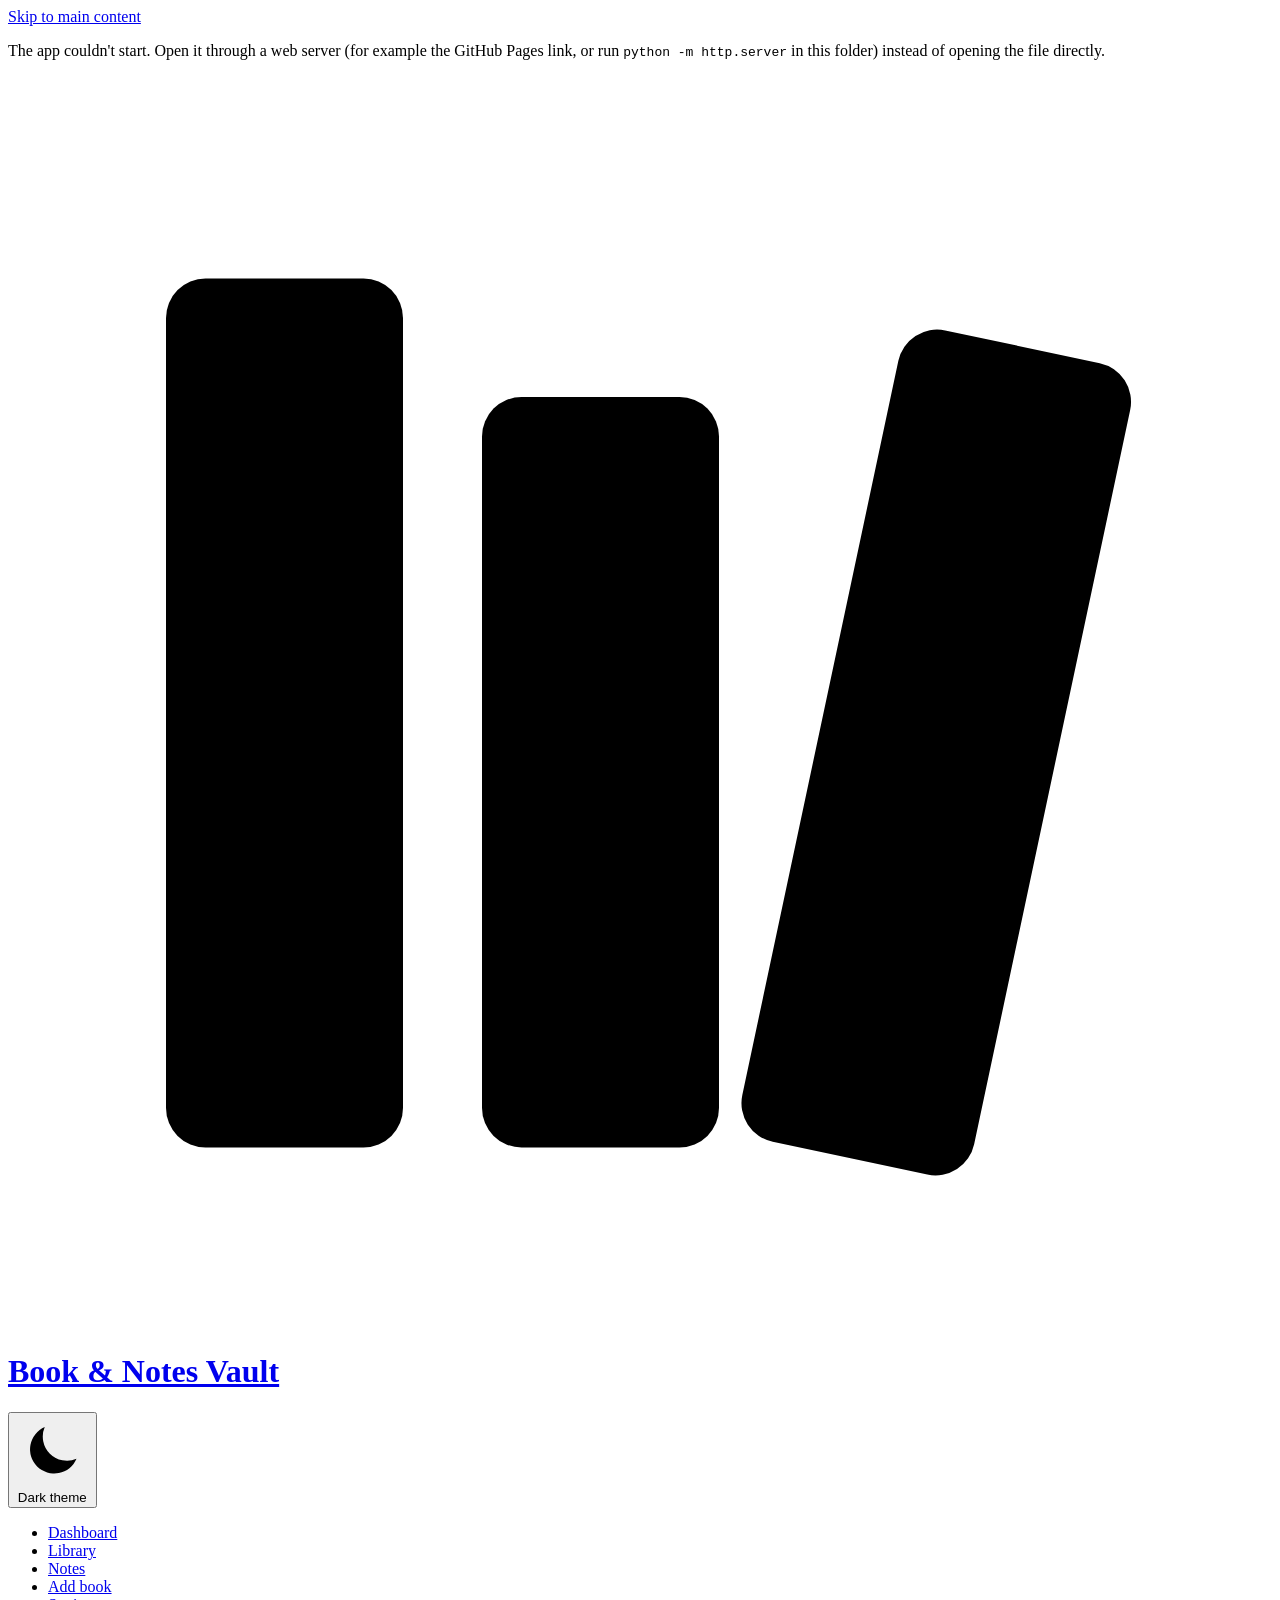
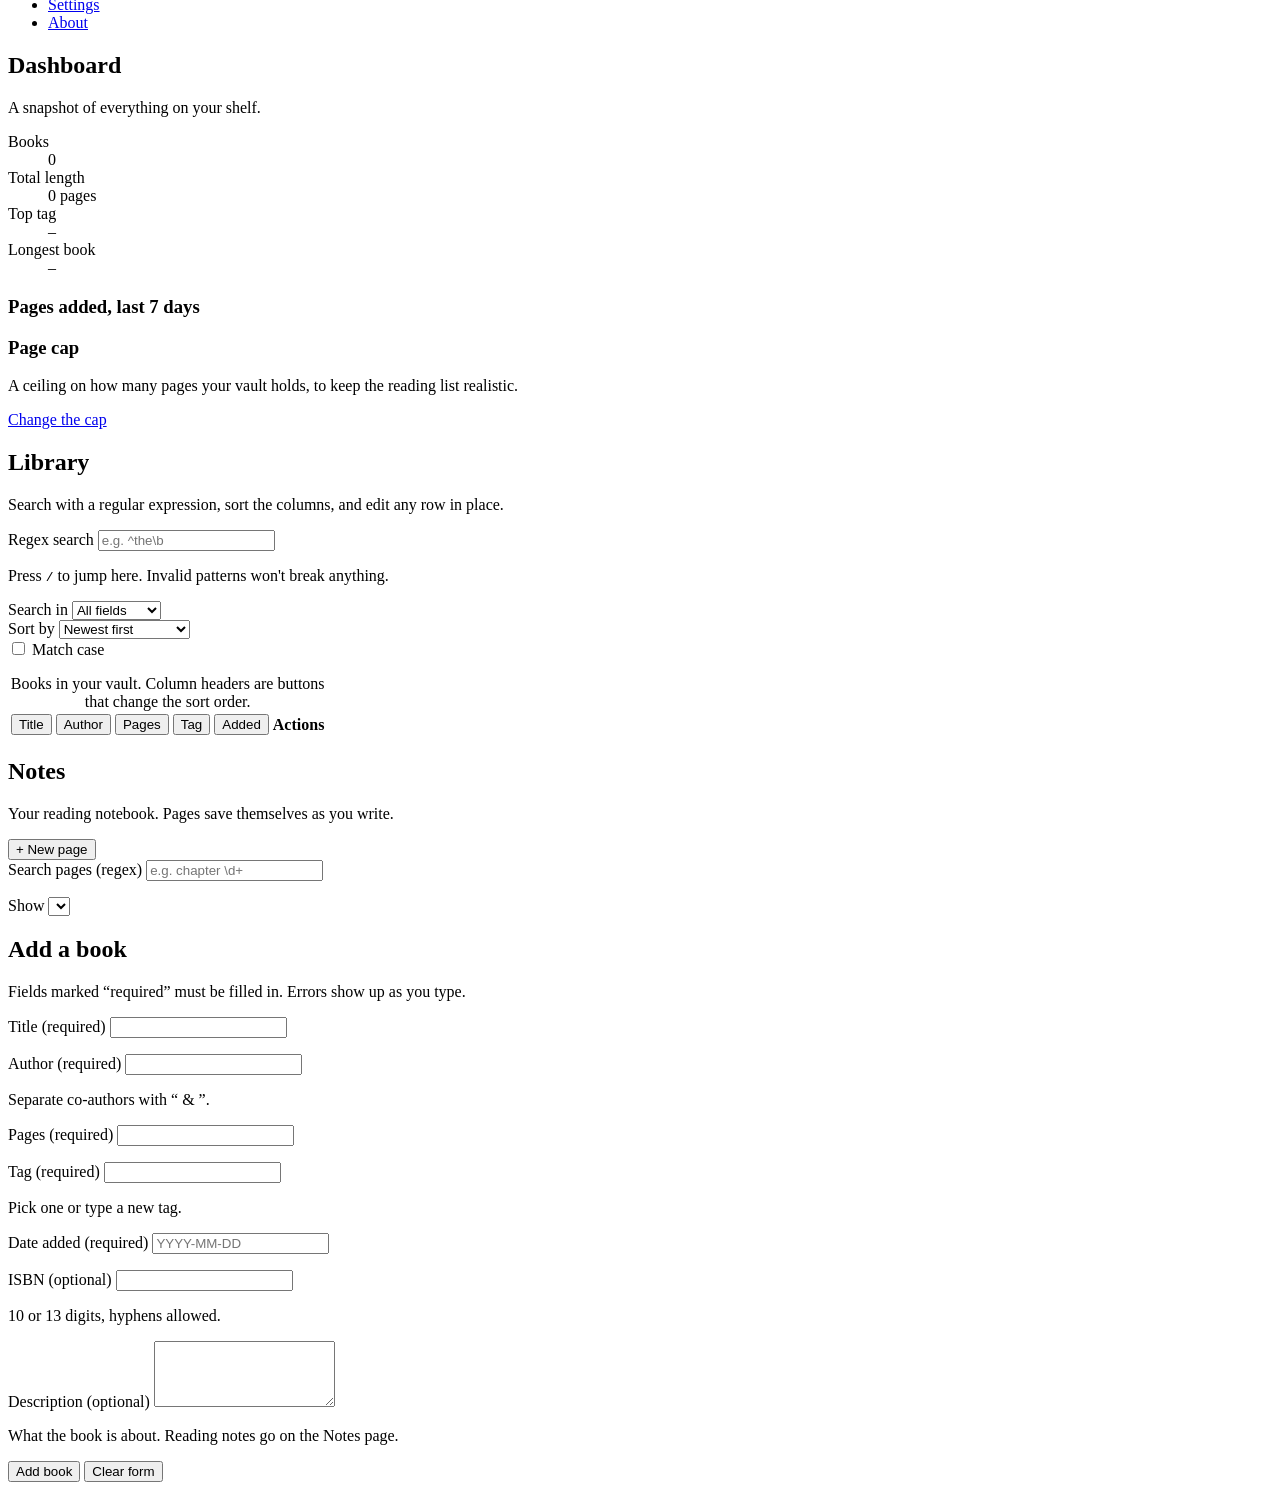
==== index.html @ b9ed19a7 "feat(M3): add/edit form with labelled fields and error containers" ====
<!doctype html>
<html lang="en">
<head>
  <meta charset="utf-8">
  <meta name="viewport" content="width=device-width, initial-scale=1">
  <title>Book &amp; Notes Vault</title>
  <meta name="description" content="Catalog your books, tag them, track pages and search everything with regular expressions.">
  <meta name="color-scheme" content="light dark">
  <link rel="icon" href="assets/favicon.svg" type="image/svg+xml">
  <link rel="stylesheet" href="styles/main.css">
  <script>
    (function () {
      var root = document.documentElement;
      root.classList.add('js');
      try {
        var saved = JSON.parse(localStorage.getItem('vault:settings') || '{}');
        if (saved.theme === 'light' || saved.theme === 'dark') root.dataset.theme = saved.theme;
      } catch (e) { /* ignore, falls back to system theme */ }
    })();
  </script>
  <!-- If the module can't load (e.g. opened from file://), show everything plus a hint instead of a blank page -->
  <script type="module" src="scripts/main.js" onerror="document.documentElement.classList.replace('js', 'no-module')"></script>
</head>
<body>
  <a class="skip-link" href="#main">Skip to main content</a>
  <p class="load-warning" role="alert">
    The app couldn't start. Open it through a web server (for example the GitHub Pages link,
    or run <code>python -m http.server</code> in this folder) instead of opening the file directly.
  </p>

  <header class="site-header">
    <div class="wrap header-bar">
      <h1 class="brand">
        <a href="#dashboard">
          <svg class="brand__logo" viewBox="0 0 32 32" aria-hidden="true" focusable="false">
            <rect x="4" y="5" width="6" height="22" rx="1"/>
            <rect x="12" y="8" width="6" height="19" rx="1"/>
            <rect x="20.5" y="6.5" width="6" height="21" rx="1" transform="rotate(12 23.5 17)"/>
          </svg>
          <span>Book &amp; Notes Vault</span>
        </a>
      </h1>
      <button type="button" class="theme-toggle" id="theme-toggle" aria-pressed="false">
        <svg class="icon icon--moon" viewBox="0 0 24 24" aria-hidden="true" focusable="false"><path d="M20 14.5A8 8 0 0 1 9.5 4a8 8 0 1 0 10.5 10.5z"/></svg>
        <span>Dark theme</span>
      </button>
    </div>
    <nav class="site-nav" aria-label="Main">
      <ul class="wrap nav-list">
        <li><a href="#dashboard">Dashboard</a></li>
        <li><a href="#library">Library</a></li>
        <li><a href="#notes">Notes</a></li>
        <li><a href="#add">Add book</a></li>
        <li><a href="#settings">Settings</a></li>
        <li><a href="#about">About</a></li>
      </ul>
    </nav>
  </header>

  <main id="main" class="wrap" tabindex="-1">

    <!-- Dashboard -->
    <section id="dashboard" class="view" aria-labelledby="dashboard-title">
      <header class="view-head">
        <h2 id="dashboard-title" tabindex="-1">Dashboard</h2>
        <p class="lede">A snapshot of everything on your shelf.</p>
      </header>

      <div class="notice" id="dash-empty" hidden>
        <p>Nothing here yet. <a href="#add">Add your first book</a> or
          <button type="button" class="link-btn" data-action="load-sample">load the sample shelf</button>
          to see the dashboard fill up.</p>
      </div>

      <dl class="stat-grid">
        <div class="stat">
          <dt>Books</dt>
          <dd id="stat-total">0</dd>
          <dd class="stat__sub" id="stat-total-sub"></dd>
        </div>
        <div class="stat">
          <dt>Total length</dt>
          <dd id="stat-pages">0 pages</dd>
          <dd class="stat__sub" id="stat-pages-sub"></dd>
        </div>
        <div class="stat">
          <dt>Top tag</dt>
          <dd id="stat-tag">–</dd>
          <dd class="stat__sub" id="stat-tag-sub"></dd>
        </div>
        <div class="stat">
          <dt>Longest book</dt>
          <dd id="stat-longest" class="stat__text">–</dd>
          <dd class="stat__sub" id="stat-longest-sub"></dd>
        </div>
      </dl>

      <div class="dash-panels">
        <section class="panel" aria-labelledby="trend-title">
          <h3 id="trend-title">Pages added, last 7 days</h3>
          <figure class="chart">
            <ol class="chart__bars" id="trend-chart"></ol>
            <figcaption class="chart__caption" id="trend-caption"></figcaption>
          </figure>
        </section>

        <section class="panel" aria-labelledby="cap-title">
          <h3 id="cap-title">Page cap</h3>
          <p class="panel__intro">A ceiling on how many pages your vault holds, to keep the reading list realistic.</p>
          <div class="cap-meter" id="cap-meter" role="meter" aria-labelledby="cap-title" aria-valuemin="0" aria-valuemax="100" aria-valuenow="0">
            <div class="cap-meter__fill" id="cap-fill"></div>
          </div>
          <p class="cap-message" id="cap-message"></p>
          <p class="panel__link"><a href="#settings" data-focus="pace-cap">Change the cap</a></p>
          <!-- Spoken updates: polite while under the cap, assertive once it's exceeded -->
          <div class="visually-hidden" id="cap-live-polite" role="status" aria-live="polite"></div>
          <div class="visually-hidden" id="cap-live-assertive" role="alert" aria-live="assertive"></div>
        </section>
      </div>
    </section>

    <!-- Library -->
    <section id="library" class="view" aria-labelledby="library-title">
      <header class="view-head">
        <h2 id="library-title" tabindex="-1">Library</h2>
        <p class="lede">Search with a regular expression, sort the columns, and edit any row in place.</p>
      </header>

      <form class="toolbar" role="search" id="search-form" aria-label="Search books">
        <div class="field field--search">
          <label for="search-input">Regex search</label>
          <input id="search-input" type="search" autocomplete="off" spellcheck="false"
                 placeholder="e.g. ^the\b" aria-describedby="search-hint search-error">
          <p class="hint" id="search-hint">Press <kbd>/</kbd> to jump here. Invalid patterns won't break anything.</p>
          <p class="field-error" id="search-error"></p>
        </div>

        <div class="toolbar__row">
          <div class="field field--inline">
            <label for="search-field">Search in</label>
            <select id="search-field">
              <option value="all">All fields</option>
              <option value="title">Title</option>
              <option value="author">Author</option>
              <option value="tag">Tag</option>
              <option value="description">Description</option>
            </select>
          </div>
          <div class="field field--inline">
            <label for="sort-select">Sort by</label>
            <select id="sort-select">
              <option value="dateAdded:desc">Newest first</option>
              <option value="dateAdded:asc">Oldest first</option>
              <option value="title:asc">Title A–Z</option>
              <option value="title:desc">Title Z–A</option>
              <option value="author:asc">Author A–Z</option>
              <option value="author:desc">Author Z–A</option>
              <option value="tag:asc">Tag A–Z</option>
              <option value="tag:desc">Tag Z–A</option>
              <option value="pages:asc">Pages, fewest first</option>
              <option value="pages:desc">Pages, most first</option>
            </select>
          </div>
          <label class="check">
            <input type="checkbox" id="search-case">
            <span>Match case</span>
          </label>
        </div>
      </form>

      <p class="result-count" id="result-count" role="status" aria-live="polite"></p>

      <div class="table-wrap">
        <table class="records" id="records-table" role="table">
          <caption class="visually-hidden">Books in your vault. Column headers are buttons that change the sort order.</caption>
          <thead role="rowgroup">
            <tr role="row">
              <th scope="col" role="columnheader" data-key="title"><button type="button" class="sort-btn" data-sort="title">Title <span class="sort-icon" aria-hidden="true"></span></button></th>
              <th scope="col" role="columnheader" data-key="author"><button type="button" class="sort-btn" data-sort="author">Author <span class="sort-icon" aria-hidden="true"></span></button></th>
              <th scope="col" role="columnheader" data-key="pages" class="num"><button type="button" class="sort-btn" data-sort="pages">Pages <span class="sort-icon" aria-hidden="true"></span></button></th>
              <th scope="col" role="columnheader" data-key="tag"><button type="button" class="sort-btn" data-sort="tag">Tag <span class="sort-icon" aria-hidden="true"></span></button></th>
              <th scope="col" role="columnheader" data-key="dateAdded"><button type="button" class="sort-btn" data-sort="dateAdded">Added <span class="sort-icon" aria-hidden="true"></span></button></th>
              <th scope="col" role="columnheader"><span class="visually-hidden">Actions</span></th>
            </tr>
          </thead>
          <tbody id="records-body" role="rowgroup"></tbody>
        </table>
      </div>

      <div class="empty" id="empty-library" hidden>
        <h3>Your vault is empty</h3>
        <p>Add your first book, or load the sample shelf to explore the features.</p>
        <div class="btn-row">
          <a class="btn btn--primary" href="#add">Add a book</a>
          <button type="button" class="btn" data-action="load-sample">Load sample books</button>
        </div>
      </div>
      <div class="empty" id="empty-search" hidden>
        <h3>No matches</h3>
        <p>Nothing matches that pattern. Try a looser pattern, or turn off “Match case”.</p>
        <button type="button" class="btn" id="clear-search">Clear search</button>
      </div>
    </section>

    <!-- Notes -->
    <section id="notes" class="view" aria-labelledby="notes-title">
      <header class="view-head">
        <h2 id="notes-title" tabindex="-1">Notes</h2>
        <p class="lede">Your reading notebook. Pages save themselves as you write.</p>
      </header>

      <div class="notebook">
        <!-- Table of contents -->
        <div class="notebook__sidebar">
          <button type="button" class="btn btn--primary notebook__new" data-action="new-page">+ New page</button>

          <form class="notebook__search" role="search" id="notes-search-form" aria-label="Search notebook">
            <div class="field">
              <label for="notes-search">Search pages (regex)</label>
              <input id="notes-search" type="search" autocomplete="off" spellcheck="false"
                     placeholder="e.g. chapter \d+" aria-describedby="notes-search-error">
              <p class="field-error" id="notes-search-error"></p>
            </div>
            <div class="field">
              <label for="notes-book">Show</label>
              <select id="notes-book"></select>
            </div>
          </form>

          <p class="result-count" id="notes-count" role="status" aria-live="polite"></p>
          <nav aria-label="Notebook pages">
            <ul class="page-list" id="page-list"></ul>
          </nav>
          <p class="page-list__empty" id="notes-empty-search" hidden>
            No pages match.
            <button type="button" class="link-btn" id="notes-clear">Show all pages</button>
          </p>
        </div>

        <!-- The open page -->
        <div class="notebook__editor" id="nb-editor" hidden>
          <div class="paper-sheet">
            <label for="nb-title" class="visually-hidden">Page title</label>
            <input id="nb-title" class="paper-title" type="text" autocomplete="off" aria-describedby="nb-title-msg">
            <p class="field-msg" id="nb-title-msg"></p>

            <div class="paper-meta">
              <div class="paper-meta__field">
                <label for="nb-book">Book</label>
                <select id="nb-book"></select>
              </div>
              <div class="paper-meta__field">
                <label for="nb-page">Page</label>
                <input id="nb-page" class="paper-page" type="text" inputmode="numeric" autocomplete="off" aria-describedby="nb-page-msg">
              </div>
            </div>
            <p class="field-msg" id="nb-page-msg"></p>

            <label for="nb-body" class="visually-hidden">Page text</label>
            <textarea id="nb-body" class="paper" aria-describedby="nb-body-msg nb-words"></textarea>
            <p class="field-msg" id="nb-body-msg"></p>
          </div>

          <div class="notebook__footer">
            <p id="nb-words"></p>
            <p id="nb-status" role="status" aria-live="polite"></p>
            <button type="button" class="btn btn--small btn--danger-text" id="nb-delete">Delete page</button>
          </div>
        </div>

        <div class="empty notebook__blank" id="notes-empty" hidden>
          <h3>Your notebook is empty</h3>
          <p>Start a page for chapter thoughts, favourite quotes, or questions for book club.</p>
          <button type="button" class="btn btn--primary" data-action="new-page">+ New page</button>
        </div>
      </div>
    </section>

    <!-- Add / edit -->
    <section id="add" class="view" aria-labelledby="form-title">
      <header class="view-head">
        <h2 id="form-title" tabindex="-1">Add a book</h2>
        <p class="lede" id="form-lede">Fields marked “required” must be filled in. Errors show up as you type.</p>
      </header>

      <form id="book-form" class="card form" novalidate>
        <input type="hidden" id="f-id" name="id">
        <div class="form-grid">
          <div class="field field--wide">
            <label for="f-title">Title <span class="req">(required)</span></label>
            <input id="f-title" name="title" type="text" autocomplete="off" required aria-describedby="f-title-msg">
            <p class="field-msg" id="f-title-msg"></p>
          </div>

          <div class="field field--wide">
            <label for="f-author">Author <span class="req">(required)</span></label>
            <input id="f-author" name="author" type="text" autocomplete="off" required aria-describedby="f-author-hint f-author-msg">
            <p class="hint" id="f-author-hint">Separate co-authors with “ &amp; ”.</p>
            <p class="field-msg" id="f-author-msg"></p>
          </div>

          <div class="field">
            <label for="f-pages">Pages <span class="req">(required)</span></label>
            <input id="f-pages" name="pages" type="text" inputmode="numeric" autocomplete="off" required aria-describedby="f-pages-hint f-pages-msg">
            <p class="hint" id="f-pages-hint" aria-live="polite"></p>
            <p class="field-msg" id="f-pages-msg"></p>
          </div>

          <div class="field">
            <label for="f-tag">Tag <span class="req">(required)</span></label>
            <input id="f-tag" name="tag" type="text" list="tag-options" autocomplete="off" required aria-describedby="f-tag-hint f-tag-msg">
            <datalist id="tag-options"></datalist>
            <p class="hint" id="f-tag-hint">Pick one or type a new tag.</p>
            <p class="field-msg" id="f-tag-msg"></p>
          </div>

          <div class="field">
            <label for="f-dateAdded">Date added <span class="req">(required)</span></label>
            <input id="f-dateAdded" name="dateAdded" type="text" inputmode="numeric" placeholder="YYYY-MM-DD" autocomplete="off" required aria-describedby="f-dateAdded-msg">
            <p class="field-msg" id="f-dateAdded-msg"></p>
          </div>

          <div class="field">
            <label for="f-isbn">ISBN <span class="opt">(optional)</span></label>
            <input id="f-isbn" name="isbn" type="text" autocomplete="off" spellcheck="false" aria-describedby="f-isbn-hint f-isbn-msg">
            <p class="hint" id="f-isbn-hint">10 or 13 digits, hyphens allowed.</p>
            <p class="field-msg" id="f-isbn-msg"></p>
          </div>

          <div class="field field--wide">
            <label for="f-description">Description <span class="opt">(optional)</span></label>
            <textarea id="f-description" name="description" rows="4" aria-describedby="f-description-hint f-description-msg"></textarea>
            <p class="hint" id="f-description-hint">What the book is about. Reading notes go on the Notes page.</p>
            <p class="field-msg" id="f-description-msg"></p>
            <p class="isbn-found" id="isbn-found" hidden>
              <span id="isbn-found-text"></span>
              <button type="button" class="btn btn--small" id="isbn-use">Use it</button>
            </p>
          </div>
        </div>

        <div class="form-summary" id="form-summary" role="alert" hidden></div>

        <div class="btn-row">
          <button type="submit" class="btn btn--primary" id="form-submit">Add book</button>
          <button type="button" class="btn" id="form-cancel" hidden>Cancel editing</button>
          <button type="button" class="btn btn--ghost" id="form-reset">Clear form</button>
        </div>
      </form>
    </section>

  </main>
</body>
</html>
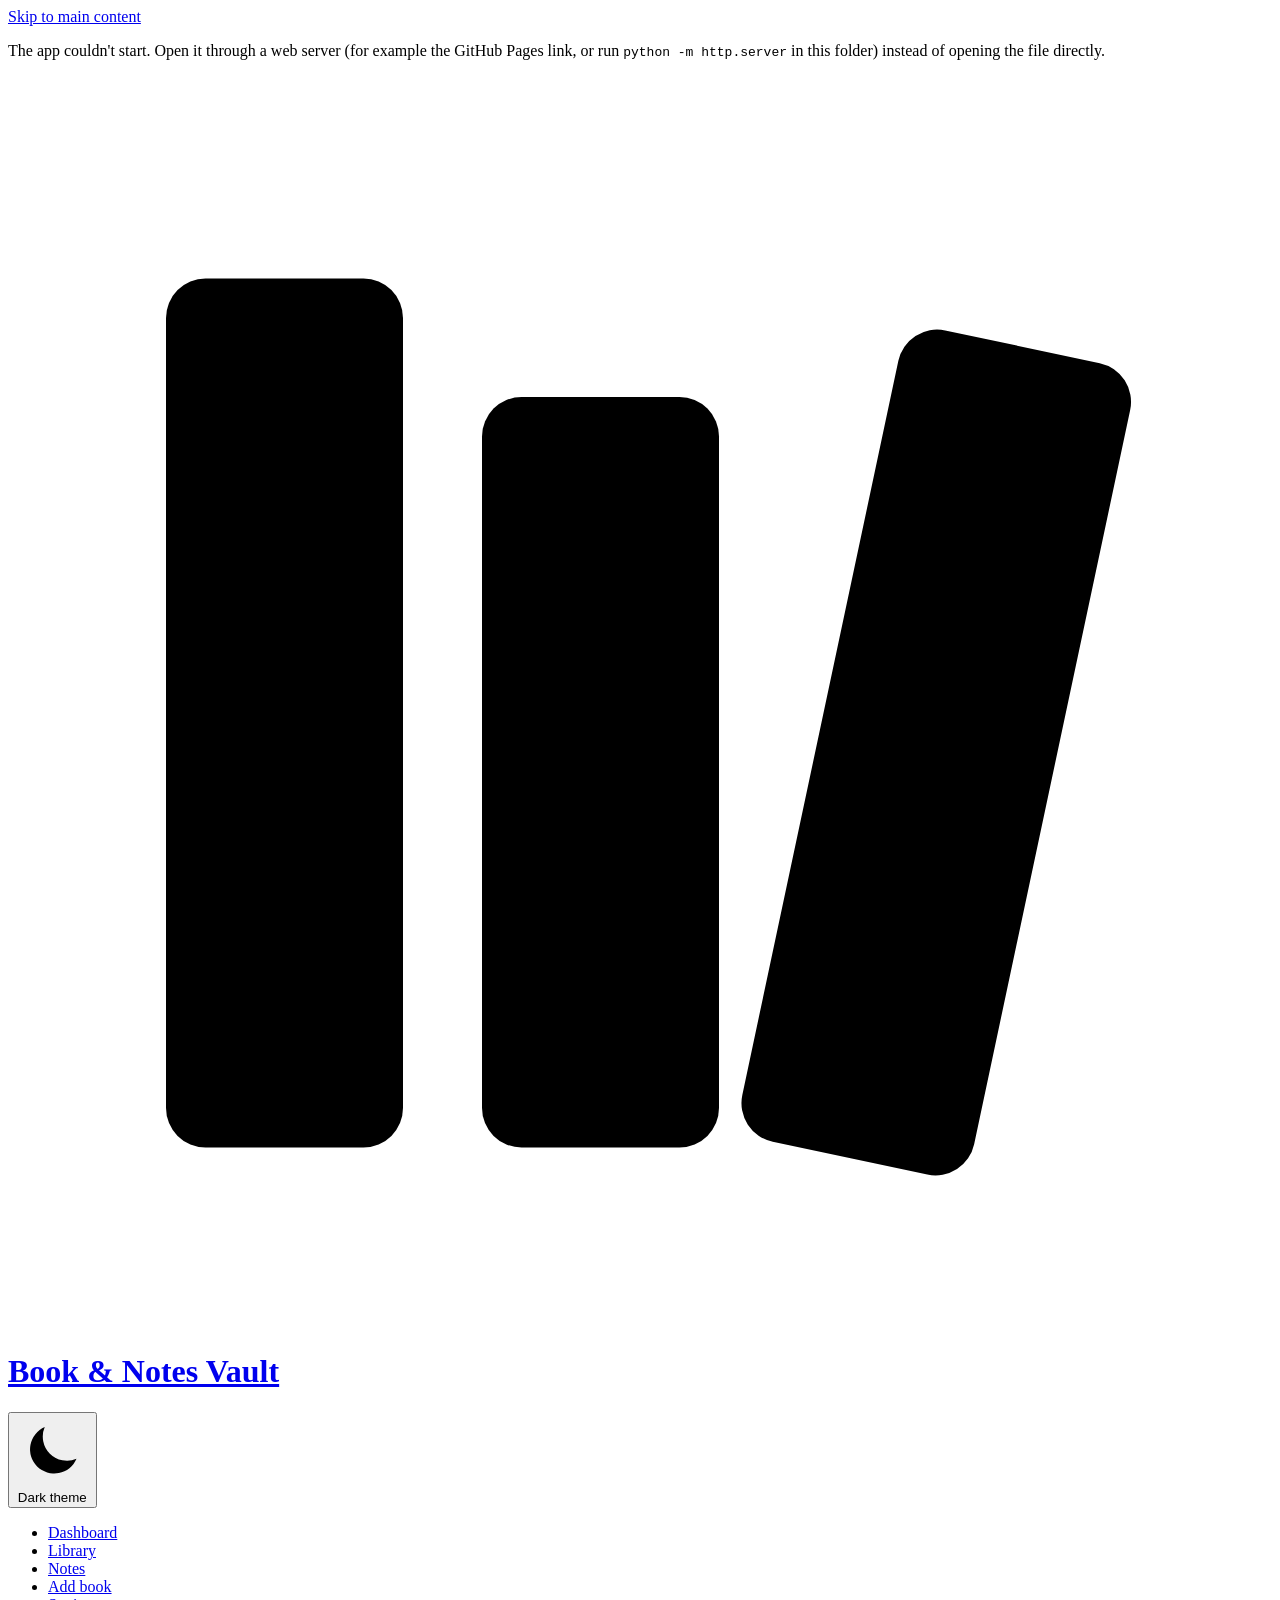
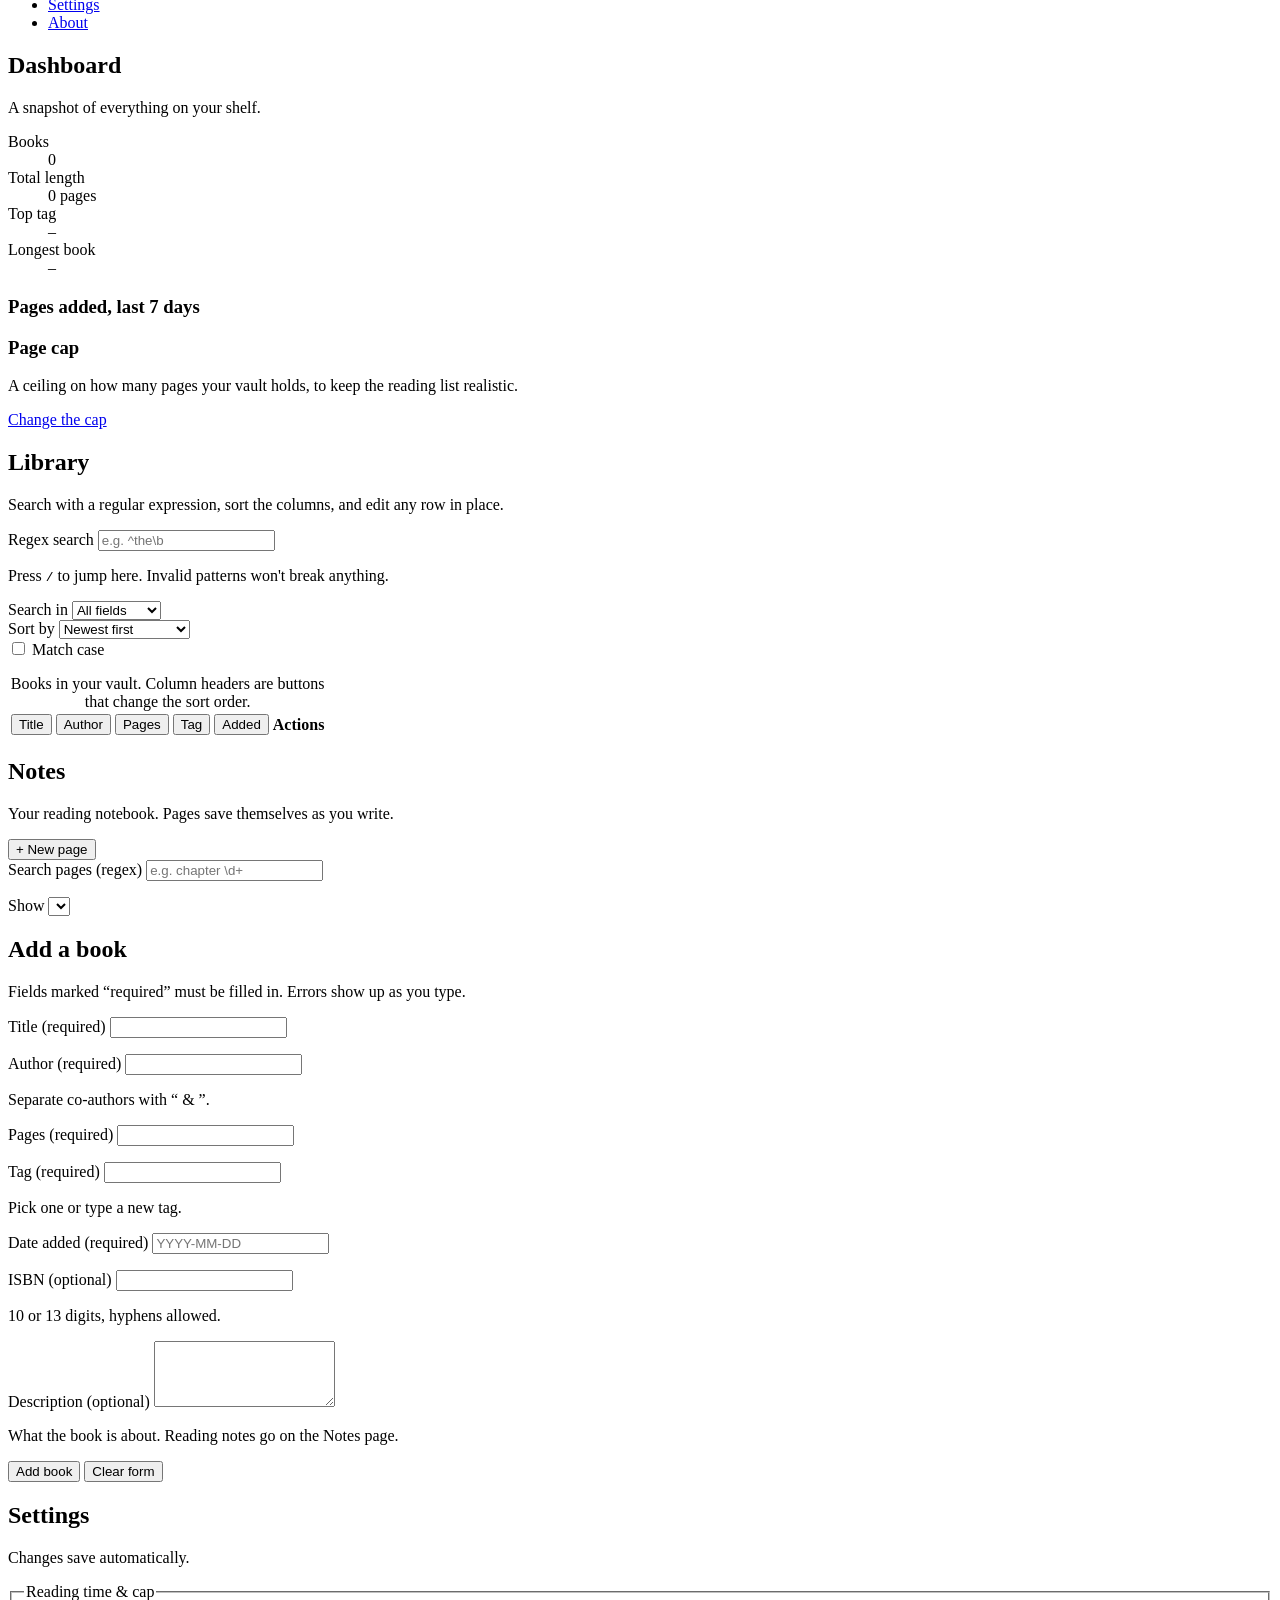
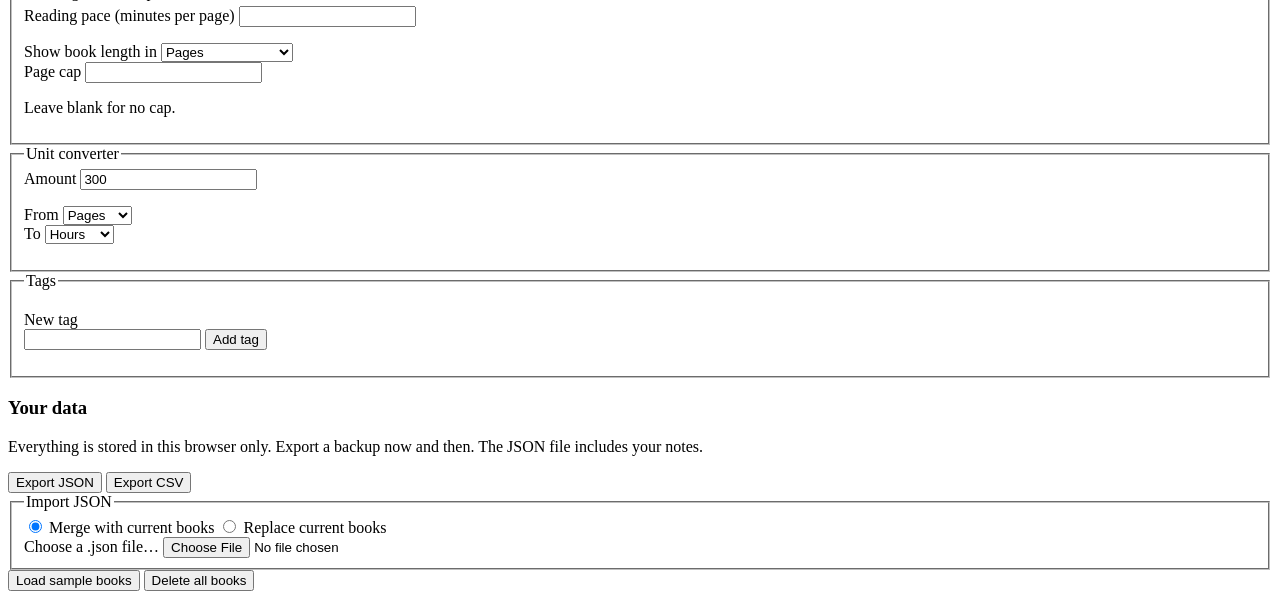
==== commit 9da4872a: "feat(M6): settings with pace, unit converter, tags and import/export" ====
--- a/index.html
+++ b/index.html
@@ -349,6 +349,113 @@
       </form>
     </section>
 
+    <!-- Settings -->
+    <section id="settings" class="view" aria-labelledby="settings-title">
+      <header class="view-head">
+        <h2 id="settings-title" tabindex="-1">Settings</h2>
+        <p class="lede">Changes save automatically.</p>
+      </header>
+
+      <div class="settings-grid">
+        <form class="card" id="pace-form" novalidate>
+          <fieldset>
+            <legend>Reading time &amp; cap</legend>
+            <div class="field">
+              <label for="pace-input">Reading pace (minutes per page)</label>
+              <input id="pace-input" type="text" inputmode="decimal" autocomplete="off" aria-describedby="pace-input-msg">
+              <p class="field-msg" id="pace-input-msg"></p>
+            </div>
+            <div class="field">
+              <label for="unit-select">Show book length in</label>
+              <select id="unit-select">
+                <option value="pages">Pages</option>
+                <option value="minutes">Minutes of reading</option>
+                <option value="hours">Hours of reading</option>
+              </select>
+            </div>
+            <div class="field">
+              <label for="pace-cap">Page cap</label>
+              <input id="pace-cap" type="text" inputmode="numeric" autocomplete="off" aria-describedby="pace-cap-hint pace-cap-msg">
+              <p class="hint" id="pace-cap-hint">Leave blank for no cap.</p>
+              <p class="field-msg" id="pace-cap-msg"></p>
+            </div>
+          </fieldset>
+        </form>
+
+        <form class="card" id="convert-form" novalidate>
+          <fieldset>
+            <legend>Unit converter</legend>
+            <div class="field">
+              <label for="conv-value">Amount</label>
+              <input id="conv-value" type="text" inputmode="decimal" value="300" autocomplete="off" aria-describedby="conv-value-msg">
+              <p class="field-msg" id="conv-value-msg"></p>
+            </div>
+            <div class="convert-row">
+              <div class="field">
+                <label for="conv-from">From</label>
+                <select id="conv-from">
+                  <option value="pages">Pages</option>
+                  <option value="minutes">Minutes</option>
+                  <option value="hours">Hours</option>
+                </select>
+              </div>
+              <div class="field">
+                <label for="conv-to">To</label>
+                <select id="conv-to">
+                  <option value="pages">Pages</option>
+                  <option value="minutes">Minutes</option>
+                  <option value="hours" selected>Hours</option>
+                </select>
+              </div>
+            </div>
+            <p class="convert-result">
+              <output id="conv-output" for="conv-value conv-from conv-to" aria-live="polite"></output>
+            </p>
+          </fieldset>
+        </form>
+
+        <form class="card" id="tag-form" novalidate>
+          <fieldset>
+            <legend>Tags</legend>
+            <ul class="tag-list" id="tag-list"></ul>
+            <div class="field">
+              <label for="tag-input">New tag</label>
+              <div class="input-row">
+                <input id="tag-input" type="text" autocomplete="off" aria-describedby="tag-input-msg">
+                <button type="submit" class="btn">Add tag</button>
+              </div>
+              <p class="field-msg" id="tag-input-msg"></p>
+            </div>
+          </fieldset>
+        </form>
+
+        <div class="card" id="data-card">
+          <h3 class="card__title">Your data</h3>
+          <p>Everything is stored in this browser only. Export a backup now and then. The JSON file includes your notes.</p>
+          <div class="btn-row">
+            <button type="button" class="btn" id="export-json">Export JSON</button>
+            <button type="button" class="btn" id="export-csv">Export CSV</button>
+          </div>
+
+          <fieldset class="import">
+            <legend>Import JSON</legend>
+            <div class="radio-row">
+              <label class="check"><input type="radio" name="import-mode" value="merge" checked> <span>Merge with current books</span></label>
+              <label class="check"><input type="radio" name="import-mode" value="replace"> <span>Replace current books</span></label>
+            </div>
+            <label for="import-file" class="btn file-btn">Choose a .json file…</label>
+            <input type="file" id="import-file" accept=".json,application/json" class="file-input">
+            <div class="import-report" id="import-report" role="alert" hidden></div>
+          </fieldset>
+
+          <div class="btn-row">
+            <button type="button" class="btn" data-action="load-sample">Load sample books</button>
+            <button type="button" class="btn btn--danger" id="clear-all">Delete all books</button>
+          </div>
+        </div>
+      </div>
+    </section>
+
   </main>
 </body>
 </html>
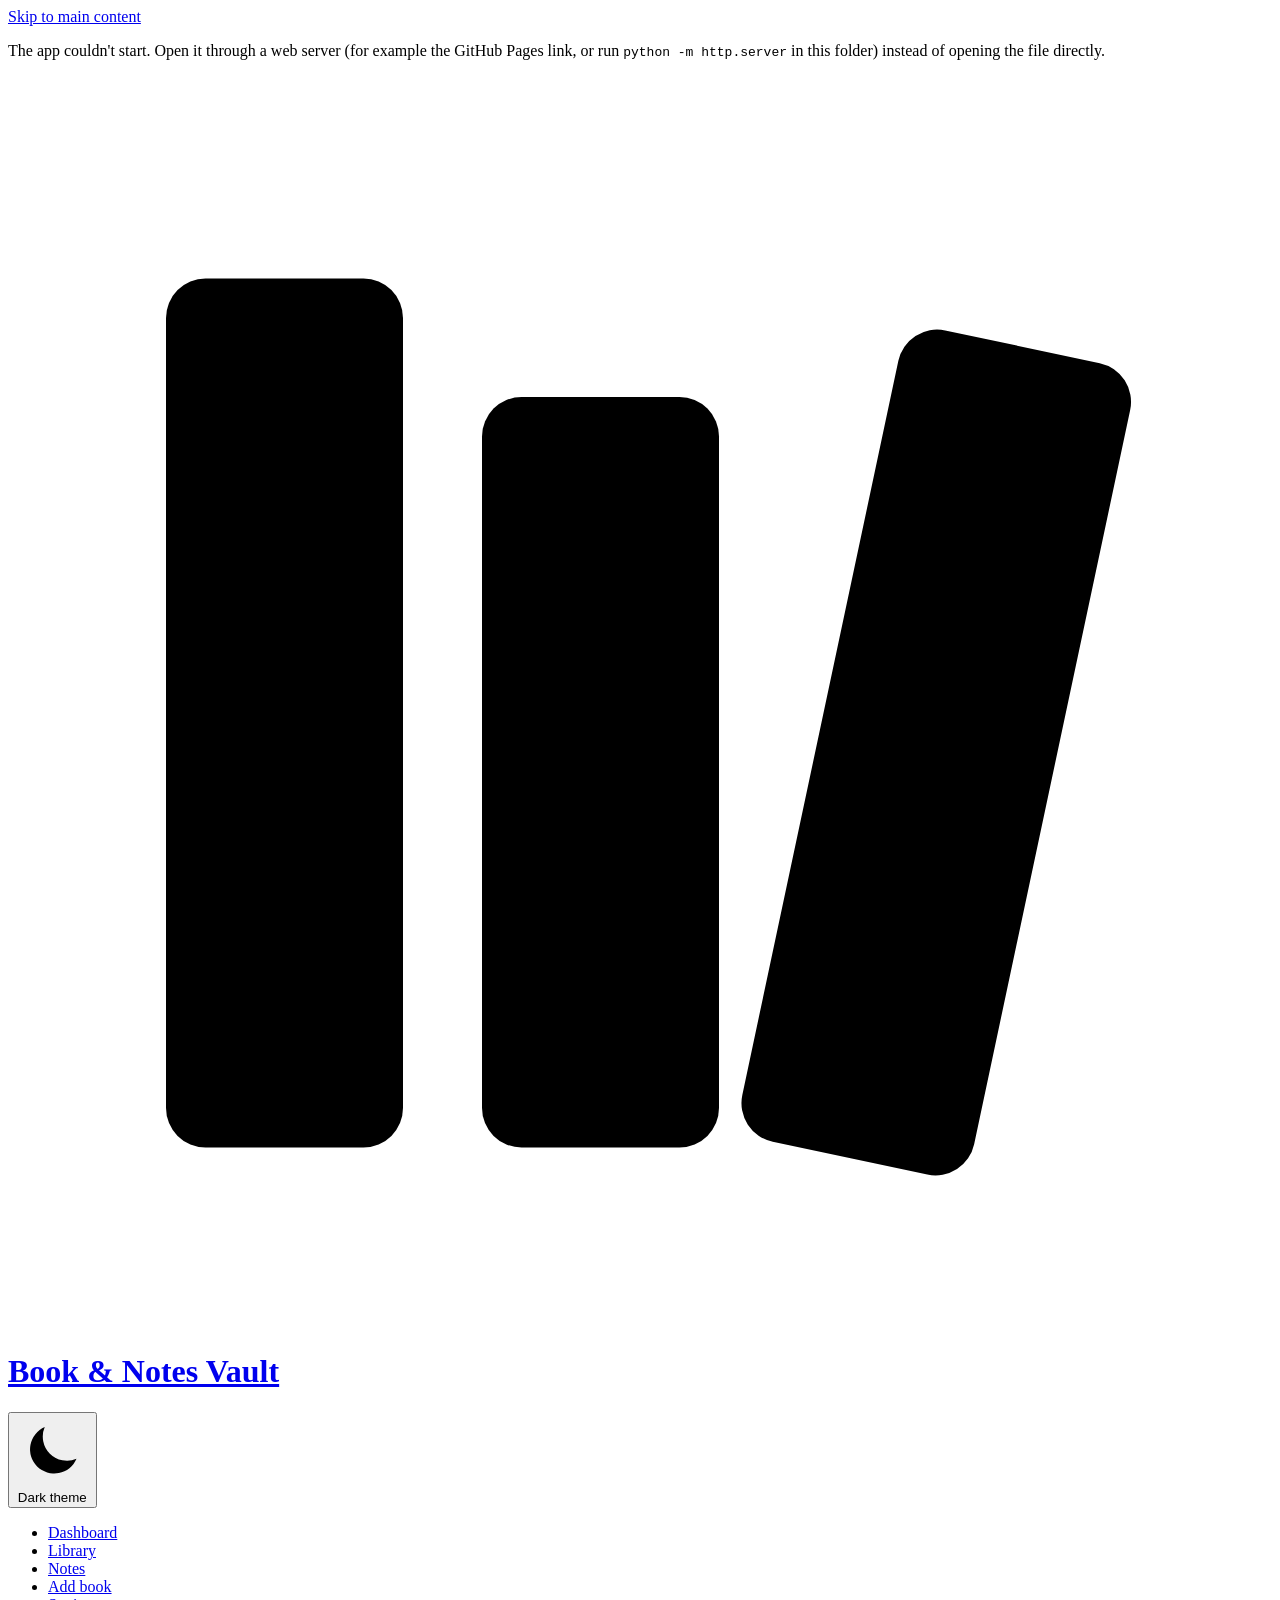
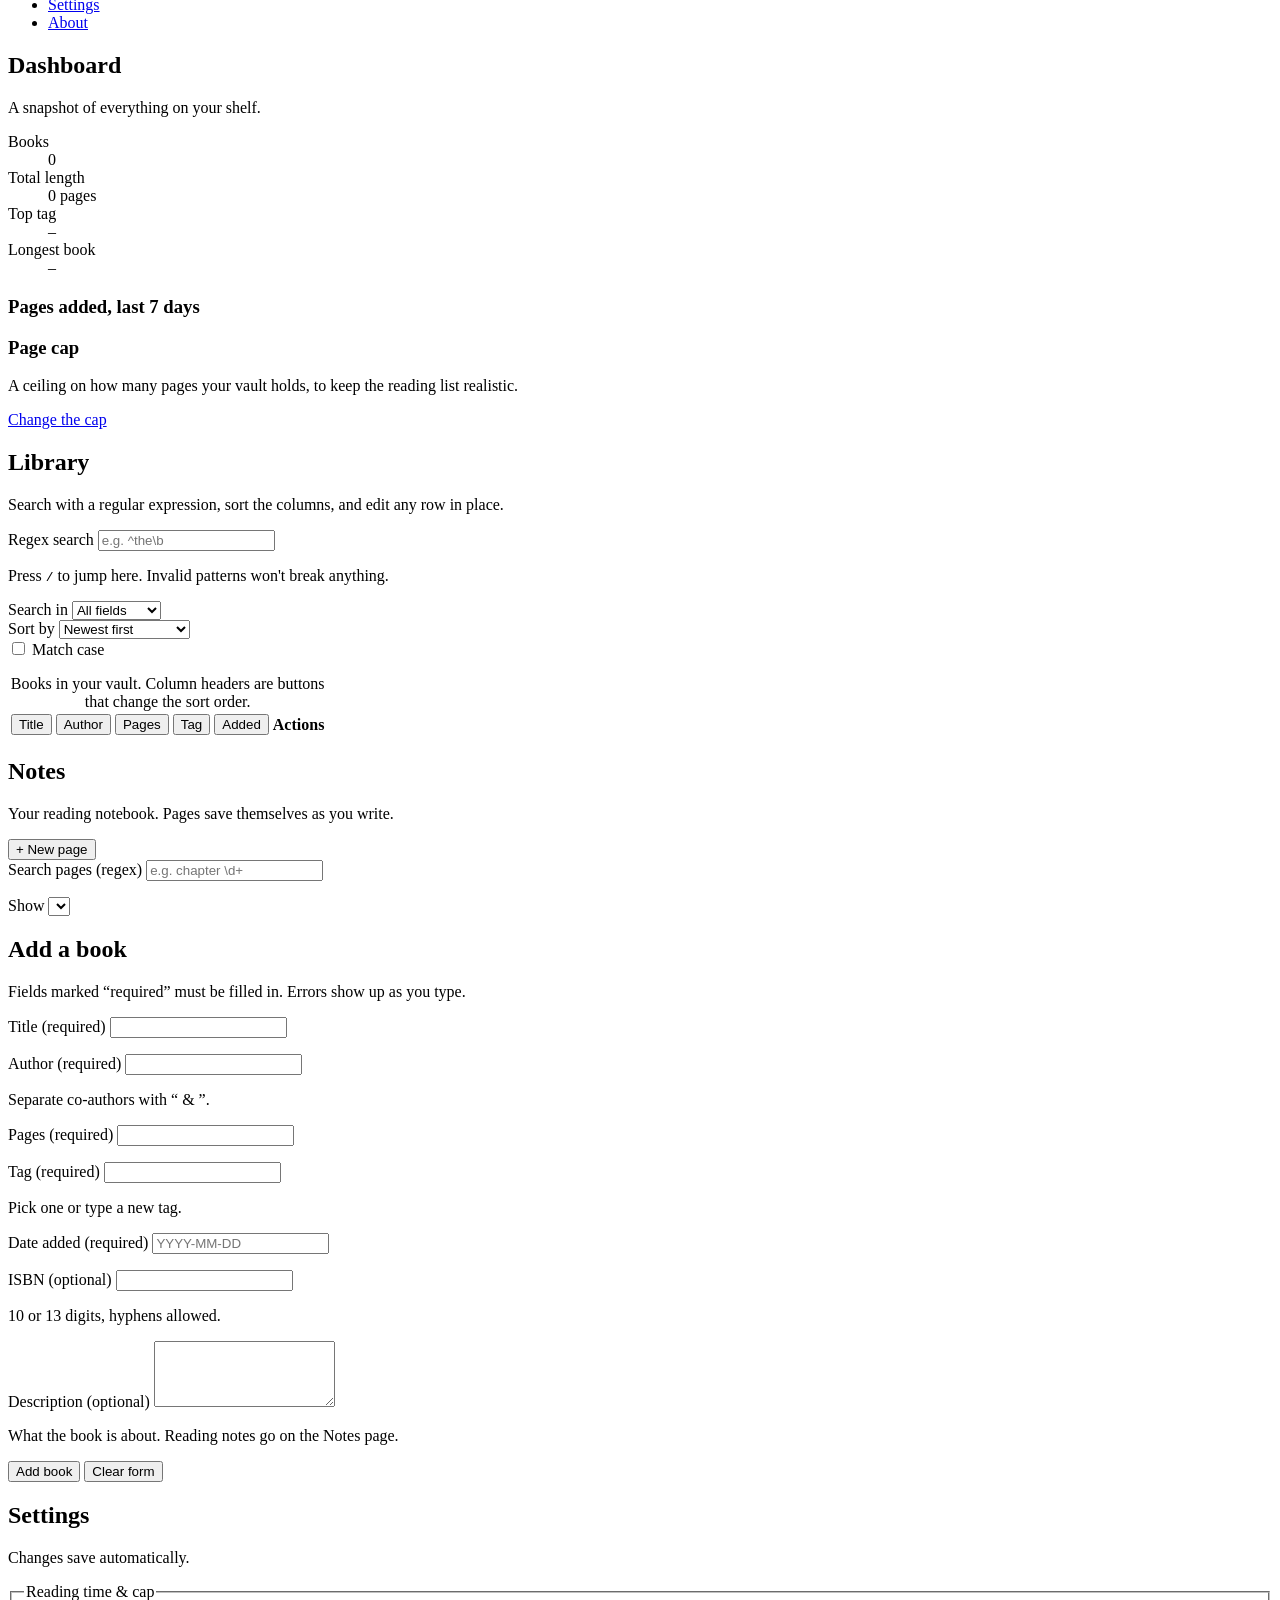
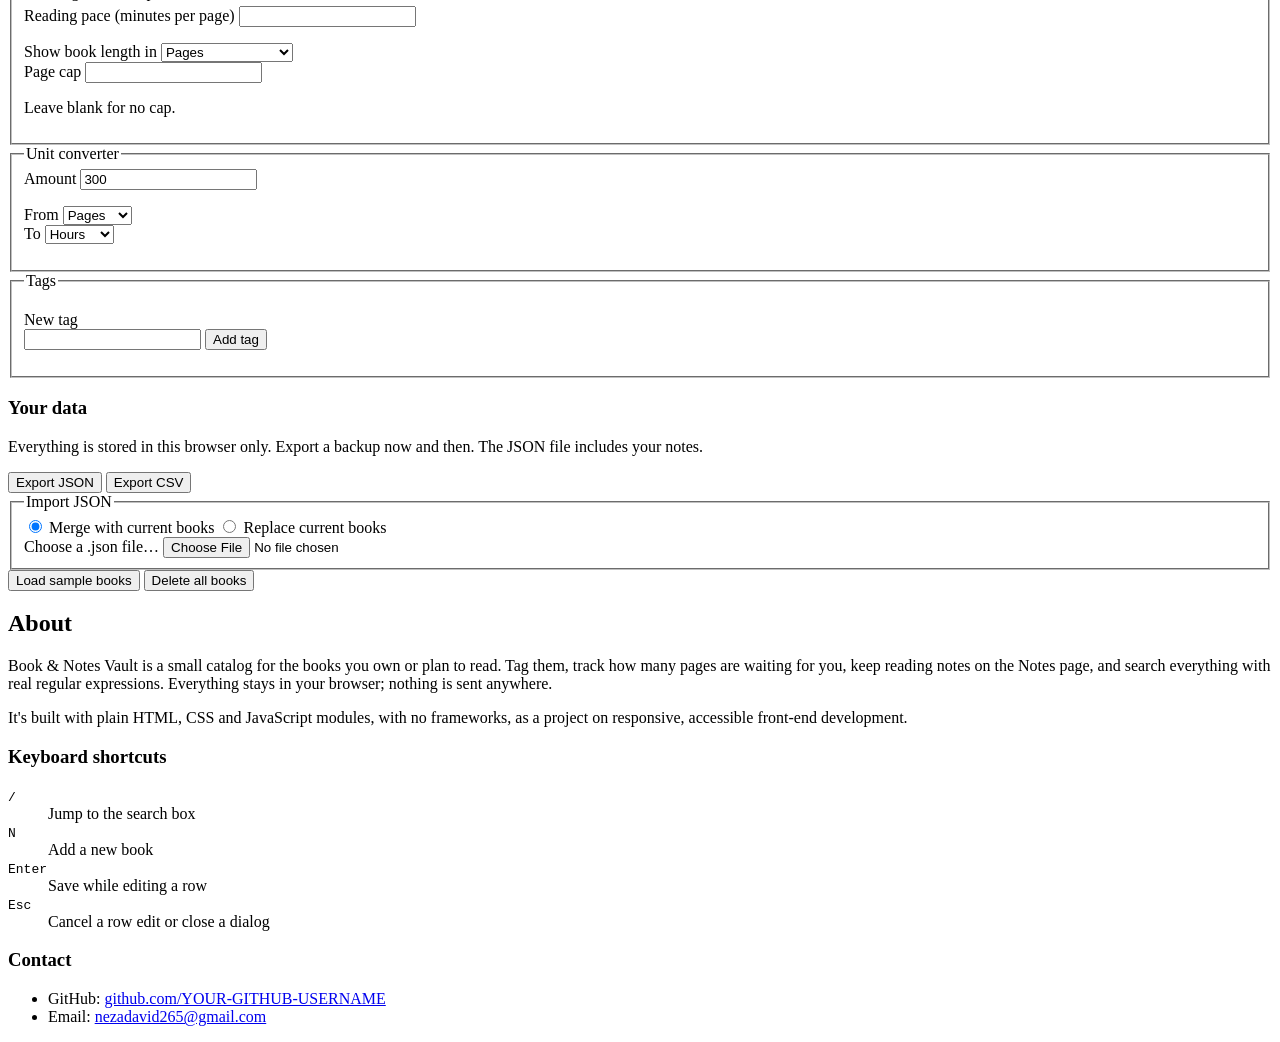
==== commit d277ec7f: "feat(M2): about section with shortcuts and contact, close main" ====
--- a/index.html
+++ b/index.html
@@ -456,6 +456,36 @@
       </div>
     </section>
 
+    <!-- About -->
+    <section id="about" class="view prose" aria-labelledby="about-title">
+      <header class="view-head">
+        <h2 id="about-title" tabindex="-1">About</h2>
+      </header>
+      <p>
+        Book &amp; Notes Vault is a small catalog for the books you own or plan to read.
+        Tag them, track how many pages are waiting for you, keep reading notes on the
+        Notes page, and search everything with real regular expressions. Everything
+        stays in your browser; nothing is sent anywhere.
+      </p>
+      <p>
+        It's built with plain HTML, CSS and JavaScript modules, with no frameworks, as a
+        project on responsive, accessible front-end development.
+      </p>
+
+      <h3>Keyboard shortcuts</h3>
+      <dl class="keys">
+        <div><dt><kbd>/</kbd></dt><dd>Jump to the search box</dd></div>
+        <div><dt><kbd>N</kbd></dt><dd>Add a new book</dd></div>
+        <div><dt><kbd>Enter</kbd></dt><dd>Save while editing a row</dd></div>
+        <div><dt><kbd>Esc</kbd></dt><dd>Cancel a row edit or close a dialog</dd></div>
+      </dl>
+
+      <h3>Contact</h3>
+      <ul class="contact">
+        <li>GitHub: <a href="https://github.com/YOUR-GITHUB-USERNAME">github.com/YOUR-GITHUB-USERNAME</a></li>
+        <li>Email: <a href="mailto:nezadavid265@gmail.com">nezadavid265@gmail.com</a></li>
+      </ul>
+    </section>
   </main>
 </body>
 </html>
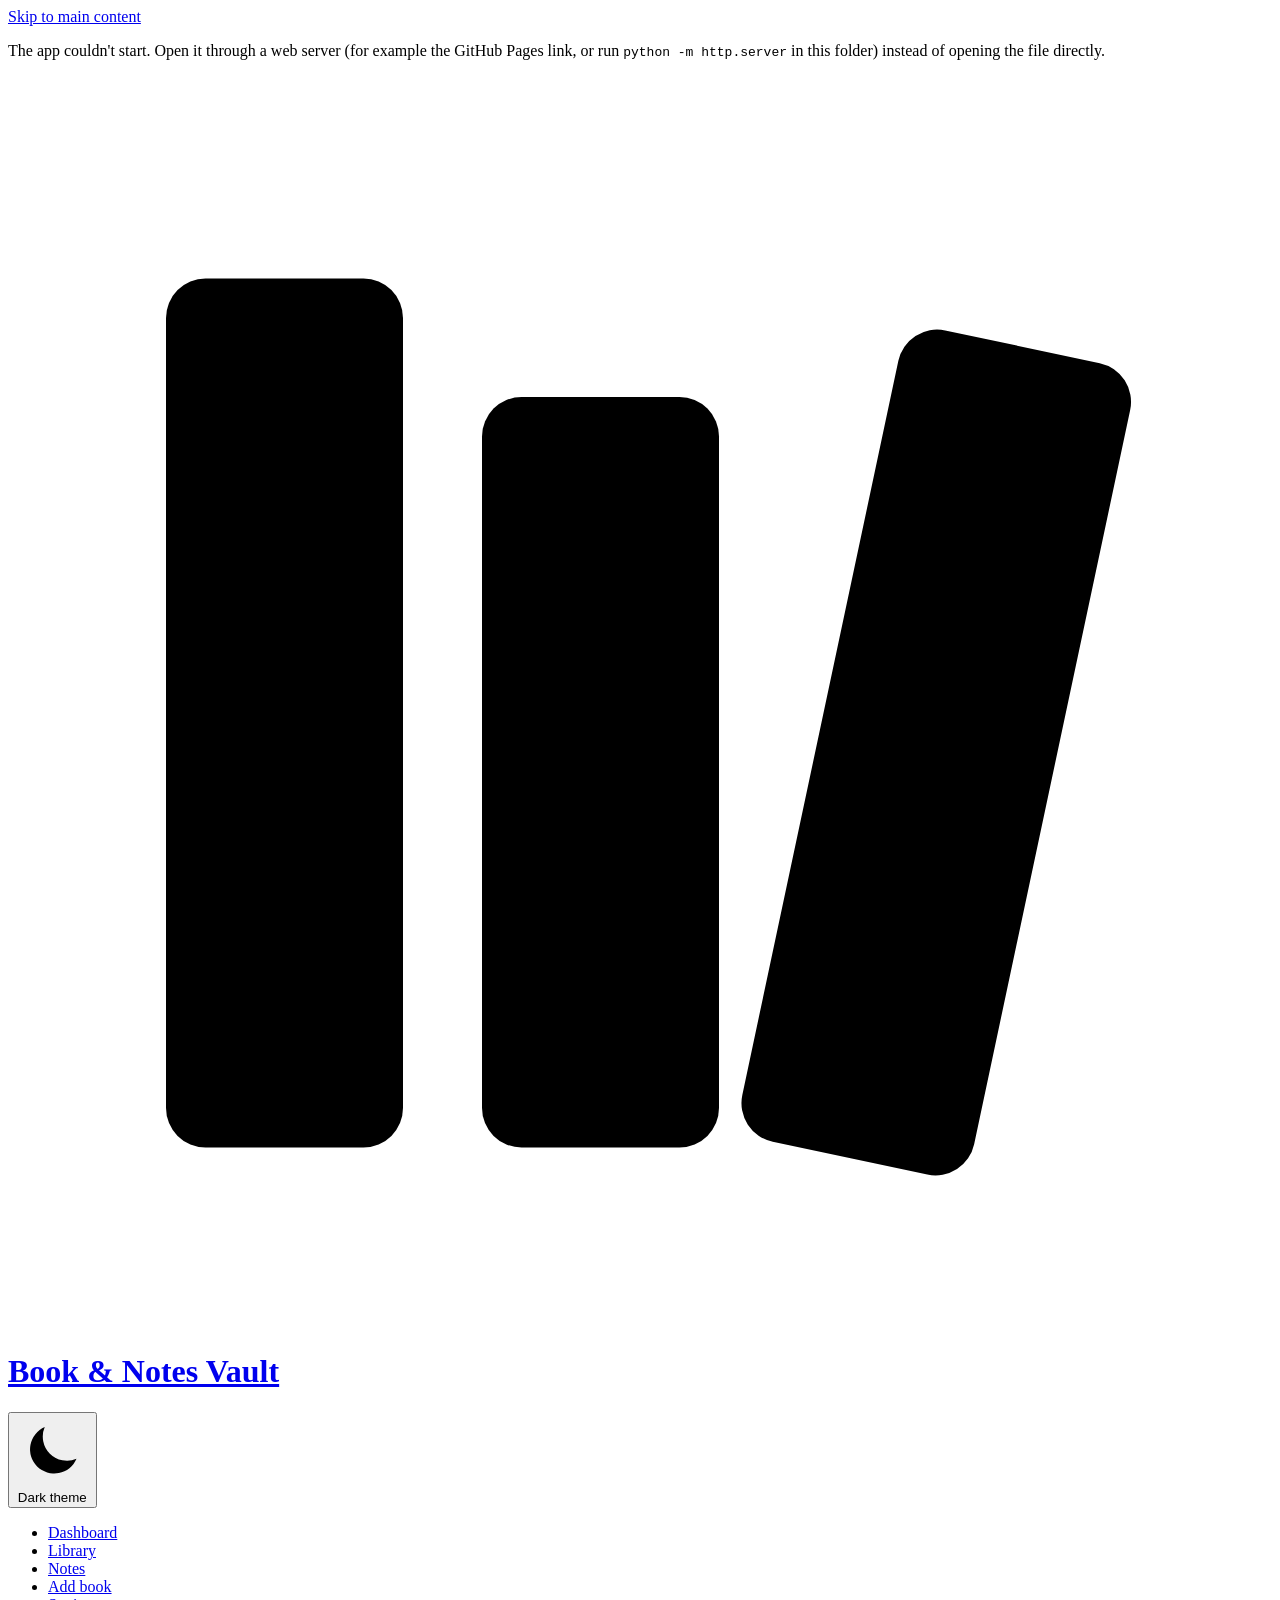
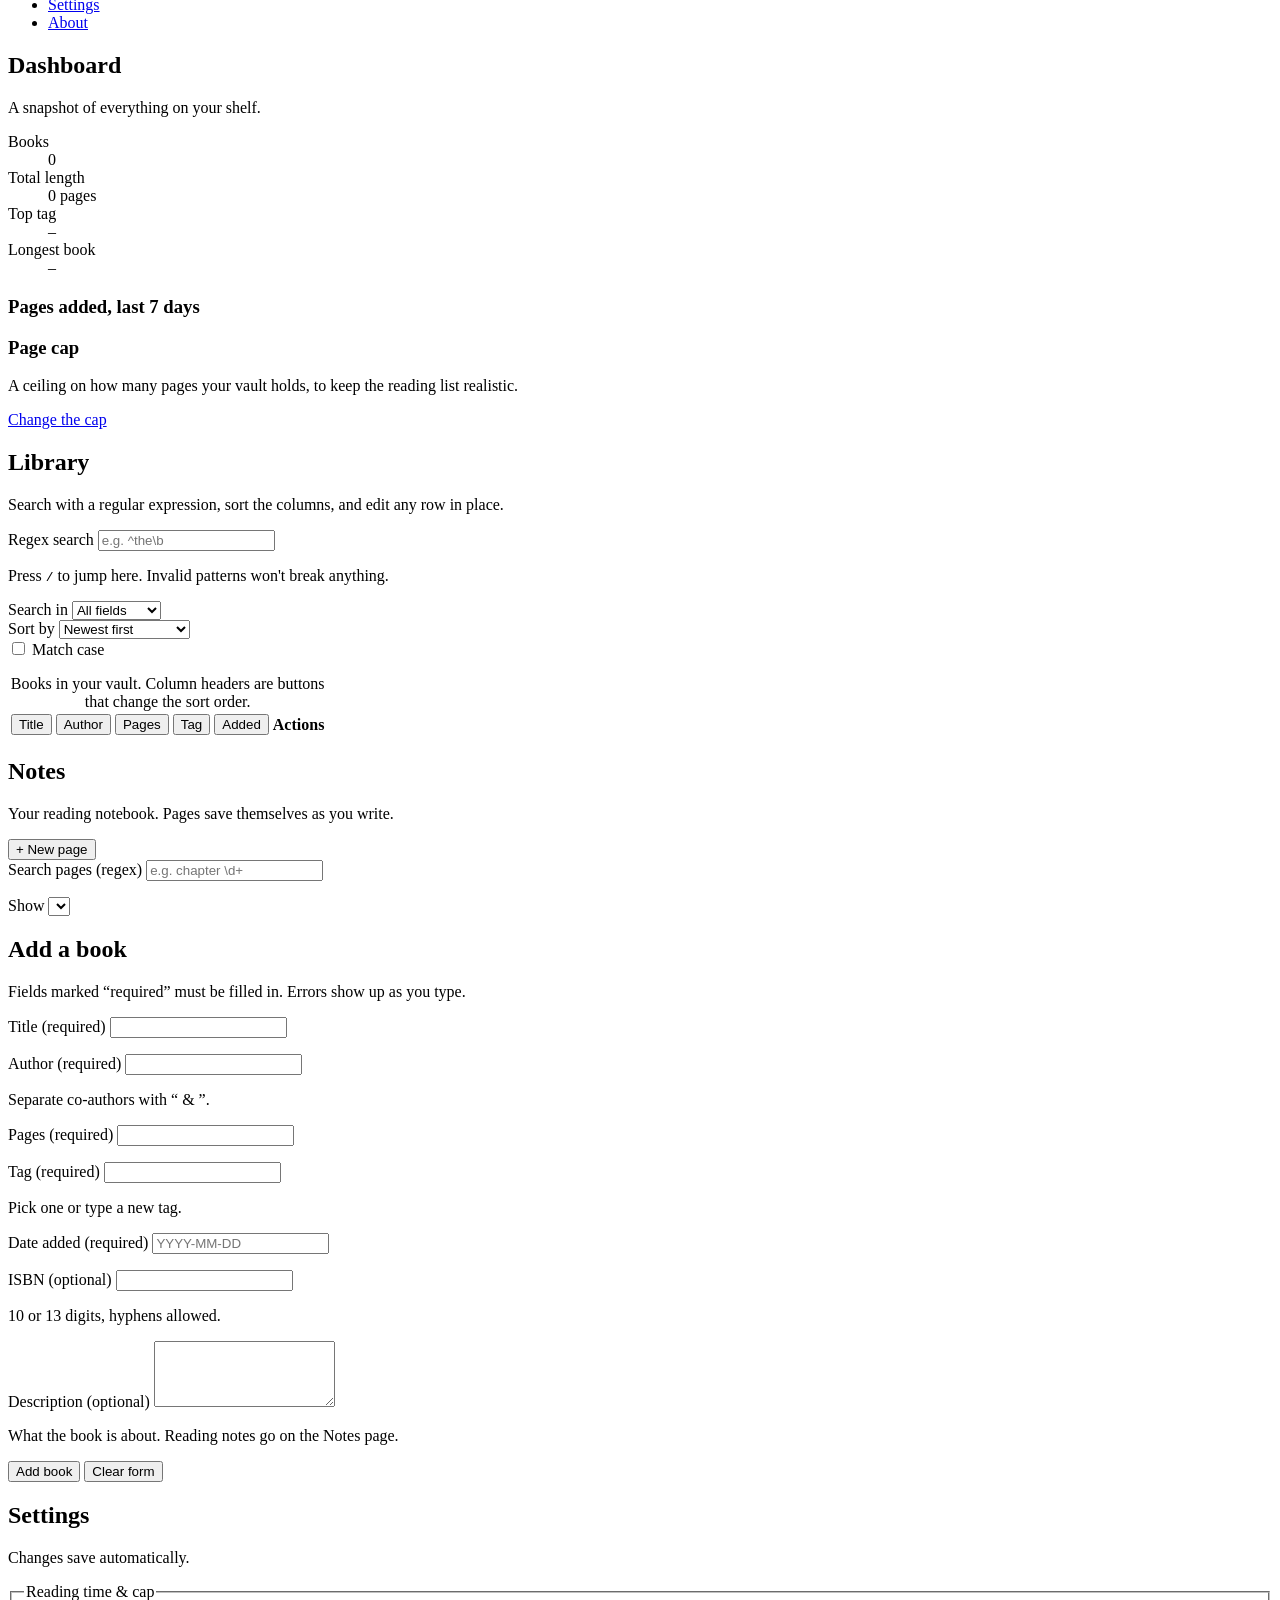
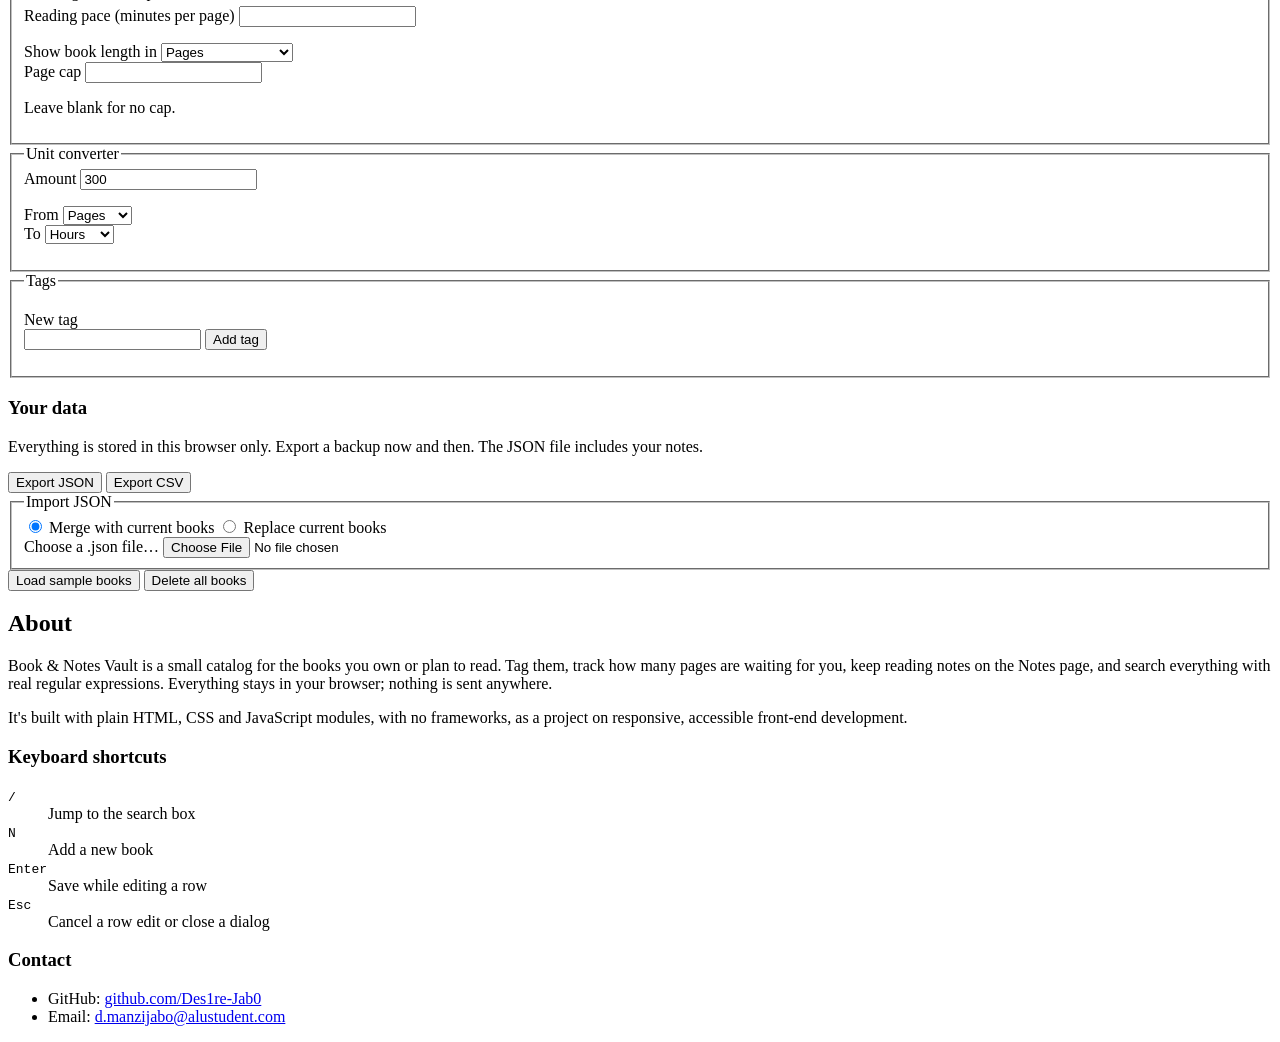
==== commit 13baba62: "contact edited" ====
--- a/index.html
+++ b/index.html
@@ -482,10 +482,26 @@
 
       <h3>Contact</h3>
       <ul class="contact">
-        <li>GitHub: <a href="https://github.com/YOUR-GITHUB-USERNAME">github.com/YOUR-GITHUB-USERNAME</a></li>
-        <li>Email: <a href="mailto:nezadavid265@gmail.com">nezadavid265@gmail.com</a></li>
+        <li>GitHub: <a href="https://github.com/YOUR-GITHUB-USERNAME">github.com/Des1re-Jab0</a></li>
+        <li>Email: <a href="mailto:d.manzijabo@alustudent.com">d.manzijabo@alustudent.com</a></li>
       </ul>
     </section>
   </main>
+
+
+  <!-- Shared confirm dialog -->
+  <dialog id="confirm-dialog" class="dialog" aria-labelledby="confirm-title" aria-describedby="confirm-text">
+    <form method="dialog">
+      <h2 id="confirm-title">Are you sure?</h2>
+      <p id="confirm-text"></p>
+      <div class="btn-row btn-row--end">
+        <button type="submit" value="cancel" class="btn" autofocus>Cancel</button>
+        <button type="submit" value="confirm" class="btn btn--danger" id="confirm-ok">Delete</button>
+      </div>
+    </form>
+  </dialog>
+
+  <!-- Toast doubles as the main polite live region -->
+  <div class="toast" id="toast" role="status" aria-live="polite" aria-atomic="true"></div>
 </body>
 </html>
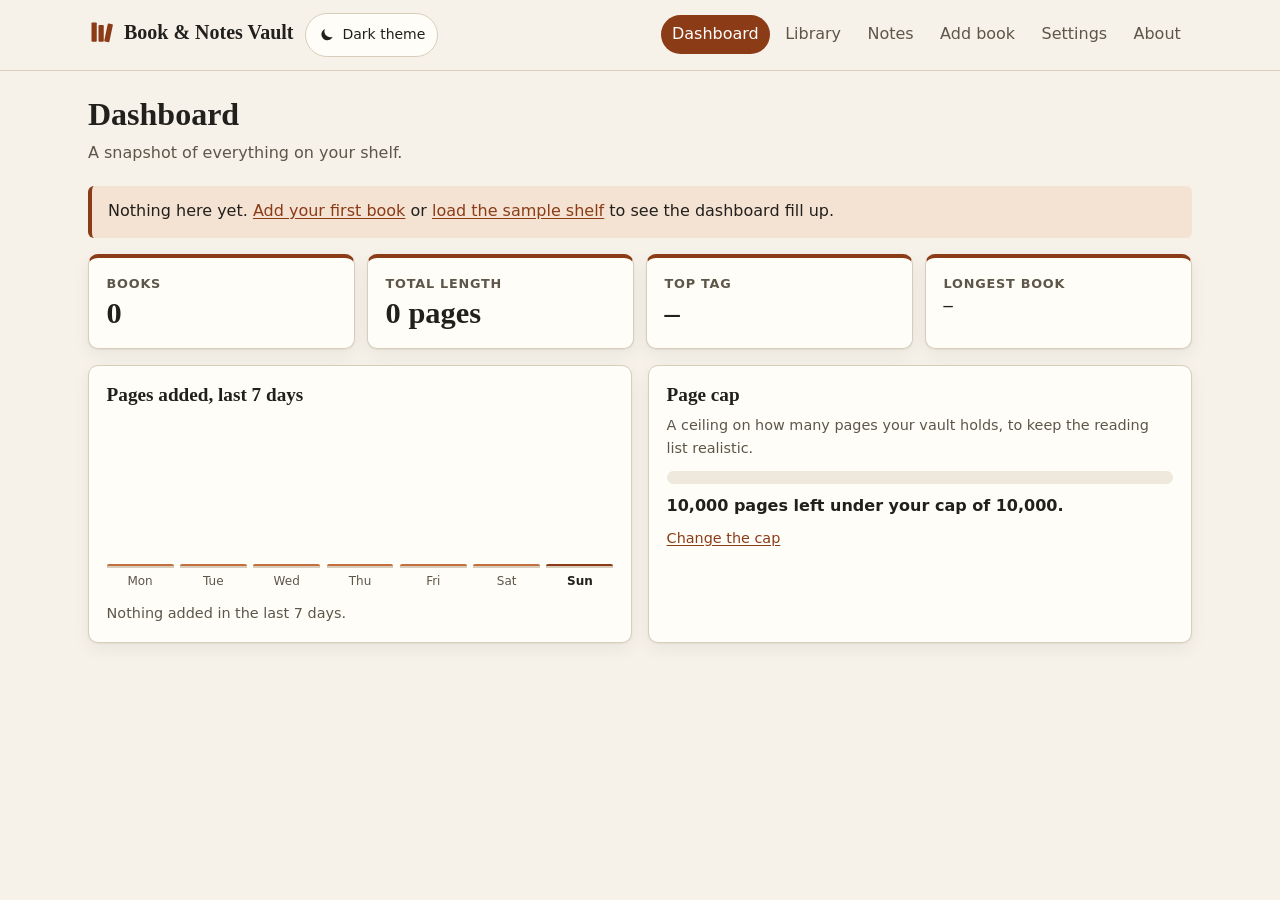
==== commit a3e914d0: "github acc added" ====
--- a/index.html
+++ b/index.html
@@ -482,7 +482,7 @@
 
       <h3>Contact</h3>
       <ul class="contact">
-        <li>GitHub: <a href="https://github.com/YOUR-GITHUB-USERNAME">github.com/Des1re-Jab0</a></li>
+        <li>GitHub: <a href="https://github.com/Des1re-Jab0">github.com/Des1re-Jab0</a></li>
         <li>Email: <a href="mailto:d.manzijabo@alustudent.com">d.manzijabo@alustudent.com</a></li>
       </ul>
     </section>
--- a/styles/main.css
+++ b/styles/main.css
@@ -0,0 +1,1974 @@
+/* Book & Notes Vault
+   Mobile-first. Breakpoints: 360px (small phones up), 768px (tablet), 1024px (desktop). */
+
+/* ---------- tokens ---------- */
+
+:root {
+  --bg: #f6f2ea;
+  --surface: #fffdf8;
+  --surface-2: #efe8dc;
+  --text: #22201c;
+  --muted: #5d5649;
+  --border: #d8cdbb;
+  --accent: #8c3b17;
+  --accent-hover: #6f2d10;
+  --on-accent: #ffffff;
+  --accent-soft: #f4e2d3;
+  --focus: #1b5fc1;
+  --ok: #2c6a37;
+  --ok-soft: #e1f0e2;
+  --warn: #7f5200;
+  --danger: #a32626;
+  --danger-soft: #f8e1df;
+  --mark-bg: #ffe082;
+  --mark-text: #1d1a14;
+  --bar: #c2703f;
+  --bar-today: #8c3b17;
+  /* notebook paper */
+  --paper: #fffdf5;
+  --rule: #c8dbea;
+  --margin-line: #e3a1a1;
+
+  --font-sans: system-ui, -apple-system, "Segoe UI", Roboto, "Helvetica Neue", Arial, sans-serif;
+  --font-serif: "Iowan Old Style", "Palatino Linotype", Palatino, "Book Antiqua", Georgia, serif;
+  --font-mono: ui-monospace, "Cascadia Mono", Consolas, "Liberation Mono", monospace;
+
+  --radius: 10px;
+  --radius-sm: 6px;
+  --shadow: 0 1px 2px rgb(40 28 12 / 0.06), 0 6px 18px rgb(40 28 12 / 0.06);
+  --gutter: 16px;
+  --ease: cubic-bezier(0.2, 0.7, 0.2, 1);
+
+  color-scheme: light;
+}
+
+/* dark palette, applied by the toggle or by the OS setting */
+:root[data-theme="dark"] {
+  --bg: #15130f;
+  --surface: #1f1c17;
+  --surface-2: #2a261f;
+  --text: #ece5d8;
+  --muted: #b3a995;
+  --border: #3d372d;
+  --accent: #f0a868;
+  --accent-hover: #f6c08e;
+  --on-accent: #1a1209;
+  --accent-soft: #3a2a1c;
+  --focus: #7fb0ff;
+  --ok: #8fd19a;
+  --ok-soft: #1c3020;
+  --warn: #f0c46a;
+  --danger: #ff8f86;
+  --danger-soft: #3a1d1b;
+  --mark-bg: #7a5a00;
+  --mark-text: #fff6d6;
+  --bar: #a8673b;
+  --bar-today: #f0a868;
+  --paper: #1c1a16;
+  --rule: #343a43;
+  --margin-line: #7c4242;
+  --shadow: 0 1px 2px rgb(0 0 0 / 0.4), 0 6px 18px rgb(0 0 0 / 0.25);
+  color-scheme: dark;
+}
+
+@media (prefers-color-scheme: dark) {
+  :root:not([data-theme="light"]) {
+    --bg: #15130f;
+    --surface: #1f1c17;
+    --surface-2: #2a261f;
+    --text: #ece5d8;
+    --muted: #b3a995;
+    --border: #3d372d;
+    --accent: #f0a868;
+    --accent-hover: #f6c08e;
+    --on-accent: #1a1209;
+    --accent-soft: #3a2a1c;
+    --focus: #7fb0ff;
+    --ok: #8fd19a;
+    --ok-soft: #1c3020;
+    --warn: #f0c46a;
+    --danger: #ff8f86;
+    --danger-soft: #3a1d1b;
+    --mark-bg: #7a5a00;
+    --mark-text: #fff6d6;
+    --bar: #a8673b;
+    --bar-today: #f0a868;
+    --paper: #1c1a16;
+    --rule: #343a43;
+    --margin-line: #7c4242;
+    --shadow: 0 1px 2px rgb(0 0 0 / 0.4), 0 6px 18px rgb(0 0 0 / 0.25);
+    color-scheme: dark;
+  }
+}
+
+/* ---------- base ---------- */
+
+*,
+*::before,
+*::after {
+  box-sizing: border-box;
+}
+
+html {
+  -webkit-text-size-adjust: 100%;
+  scroll-padding-top: 7rem;
+}
+
+body {
+  margin: 0;
+  min-height: 100vh;
+  display: flex;
+  flex-direction: column;
+  background: var(--bg);
+  color: var(--text);
+  font: 1rem/1.55 var(--font-sans);
+  transition: background-color 0.25s ease, color 0.25s ease;
+}
+
+h1,
+h2,
+h3 {
+  font-family: var(--font-serif);
+  line-height: 1.2;
+  margin: 0 0 0.5rem;
+}
+
+h2 {
+  font-size: 1.75rem;
+}
+
+h3 {
+  font-size: 1.2rem;
+}
+
+p {
+  margin: 0 0 0.75rem;
+}
+
+a {
+  color: var(--accent);
+  text-underline-offset: 0.15em;
+}
+
+a:hover {
+  color: var(--accent-hover);
+}
+
+code,
+kbd {
+  font-family: var(--font-mono);
+  font-size: 0.9em;
+}
+
+kbd {
+  display: inline-block;
+  padding: 0.05em 0.45em;
+  border: 1px solid var(--border);
+  border-bottom-width: 2px;
+  border-radius: 4px;
+  background: var(--surface);
+}
+
+mark {
+  background: var(--mark-bg);
+  color: var(--mark-text);
+  border-radius: 2px;
+  padding: 0 1px;
+}
+
+img,
+svg {
+  max-width: 100%;
+}
+
+[hidden] {
+  display: none !important;
+}
+
+/* one consistent, clearly visible focus ring */
+:focus-visible {
+  outline: 3px solid var(--focus);
+  outline-offset: 2px;
+}
+
+:focus:not(:focus-visible) {
+  outline: none;
+}
+
+/* headings receive focus on view change but shouldn't show a ring for that */
+h2[tabindex="-1"]:focus,
+main:focus {
+  outline: none;
+}
+
+.visually-hidden {
+  position: absolute !important;
+  width: 1px;
+  height: 1px;
+  padding: 0;
+  margin: -1px;
+  overflow: hidden;
+  clip: rect(0 0 0 0);
+  white-space: nowrap;
+  border: 0;
+}
+
+.skip-link {
+  position: absolute;
+  left: var(--gutter);
+  top: -100px;
+  z-index: 100;
+  padding: 0.6rem 1rem;
+  background: var(--accent);
+  color: var(--on-accent);
+  border-radius: var(--radius-sm);
+  font-weight: 600;
+  text-decoration: none;
+  transition: top 0.15s ease;
+}
+
+.skip-link:focus {
+  top: 0.5rem;
+  color: var(--on-accent);
+}
+
+.load-warning {
+  display: none;
+}
+
+.no-module .load-warning {
+  display: block;
+  margin: 0;
+  padding: 0.75rem var(--gutter);
+  background: var(--danger-soft);
+  color: var(--danger);
+  font-weight: 600;
+  text-align: center;
+}
+
+.wrap {
+  width: 100%;
+  max-width: 72rem;
+  margin: 0 auto;
+  padding-inline: var(--gutter);
+}
+
+.muted {
+  color: var(--muted);
+}
+
+/* ---------- header & nav ---------- */
+
+/* sticky from 768px up; on phones it would eat too much of the screen */
+.site-header {
+  position: relative;
+  z-index: 20;
+  background: color-mix(in srgb, var(--bg) 92%, transparent);
+  backdrop-filter: blur(8px);
+  border-bottom: 1px solid var(--border);
+}
+
+.header-bar {
+  display: flex;
+  align-items: center;
+  justify-content: space-between;
+  gap: 0.75rem;
+  padding-block: 0.6rem;
+}
+
+.brand {
+  margin: 0;
+  font-size: 1.1rem;
+}
+
+.brand a {
+  display: inline-flex;
+  align-items: center;
+  gap: 0.5rem;
+  color: var(--text);
+  text-decoration: none;
+}
+
+.brand__logo {
+  width: 1.75rem;
+  height: 1.75rem;
+  fill: var(--accent);
+  flex: none;
+}
+
+.theme-toggle {
+  display: inline-flex;
+  align-items: center;
+  gap: 0.4rem;
+  min-height: 44px;
+  padding: 0.4rem 0.75rem;
+  border: 1px solid var(--border);
+  border-radius: 999px;
+  background: var(--surface);
+  color: var(--text);
+  font: inherit;
+  font-size: 0.875rem;
+  cursor: pointer;
+}
+
+.theme-toggle .icon {
+  width: 1.1rem;
+  height: 1.1rem;
+  fill: currentColor;
+}
+
+.theme-toggle[aria-pressed="true"] {
+  background: var(--accent-soft);
+  border-color: var(--accent);
+}
+
+/* the label is visible from 360px up; below that the icon + aria label carries it */
+.theme-toggle span {
+  position: absolute;
+  width: 1px;
+  height: 1px;
+  overflow: hidden;
+  clip: rect(0 0 0 0);
+}
+
+.nav-list {
+  display: flex;
+  flex-wrap: wrap;
+  gap: 0.25rem;
+  margin: 0 auto;
+  padding-block: 0 0.5rem;
+  list-style: none;
+}
+
+.nav-list a {
+  display: block;
+  padding: 0.45rem 0.7rem;
+  border-radius: 999px;
+  color: var(--muted);
+  font-weight: 500;
+  text-decoration: none;
+  white-space: nowrap;
+  transition: background-color 0.2s ease, color 0.2s ease;
+}
+
+.nav-list a:hover {
+  color: var(--text);
+  background: var(--surface-2);
+}
+
+.nav-list a[aria-current="page"] {
+  color: var(--on-accent);
+  background: var(--accent);
+}
+
+/* ---------- views ---------- */
+
+main {
+  flex: 1;
+  padding-block: 1.5rem 3rem;
+}
+
+/* With JS on, only the active view shows. Without JS every section stays visible. */
+.js .view {
+  display: none;
+}
+
+.js .view.is-active {
+  display: block;
+  animation: view-in 0.3s var(--ease);
+}
+
+@keyframes view-in {
+  from {
+    opacity: 0;
+    transform: translateY(6px);
+  }
+
+  to {
+    opacity: 1;
+    transform: none;
+  }
+}
+
+.view-head {
+  margin-bottom: 1.25rem;
+}
+
+.lede {
+  color: var(--muted);
+  max-width: 60ch;
+}
+
+.card,
+.panel {
+  background: var(--surface);
+  border: 1px solid var(--border);
+  border-radius: var(--radius);
+  box-shadow: var(--shadow);
+  padding: 1.1rem;
+}
+
+.card__title {
+  font-size: 1.1rem;
+}
+
+.notice {
+  margin-bottom: 1rem;
+  padding: 0.85rem 1rem;
+  border-left: 4px solid var(--accent);
+  border-radius: var(--radius-sm);
+  background: var(--accent-soft);
+}
+
+.notice p {
+  margin: 0;
+}
+
+.link-btn {
+  padding: 0;
+  border: 0;
+  background: none;
+  color: var(--accent);
+  font: inherit;
+  text-decoration: underline;
+  text-underline-offset: 0.15em;
+  cursor: pointer;
+}
+
+.link-btn:hover {
+  color: var(--accent-hover);
+}
+
+/* ---------- buttons ---------- */
+
+.btn {
+  display: inline-flex;
+  align-items: center;
+  justify-content: center;
+  gap: 0.35rem;
+  min-height: 44px;
+  padding: 0.5rem 1rem;
+  border: 1px solid var(--border);
+  border-radius: var(--radius-sm);
+  background: var(--surface);
+  color: var(--text);
+  font: inherit;
+  font-weight: 600;
+  text-decoration: none;
+  cursor: pointer;
+  transition: background-color 0.15s ease, border-color 0.15s ease, transform 0.1s ease;
+}
+
+.btn:hover {
+  background: var(--surface-2);
+  color: var(--text);
+}
+
+.btn:active {
+  transform: translateY(1px);
+}
+
+.btn--primary {
+  background: var(--accent);
+  border-color: var(--accent);
+  color: var(--on-accent);
+}
+
+.btn--primary:hover {
+  background: var(--accent-hover);
+  border-color: var(--accent-hover);
+  color: var(--on-accent);
+}
+
+.btn--danger {
+  background: var(--danger);
+  border-color: var(--danger);
+  color: #fff;
+}
+
+:root[data-theme="dark"] .btn--danger {
+  color: #1a0d0c;
+}
+
+@media (prefers-color-scheme: dark) {
+  :root:not([data-theme="light"]) .btn--danger {
+    color: #1a0d0c;
+  }
+}
+
+.btn--danger:hover {
+  background: var(--danger);
+  filter: brightness(1.08);
+  color: inherit;
+}
+
+.btn--danger-text {
+  color: var(--danger);
+}
+
+.btn--danger-text:hover {
+  background: var(--danger-soft);
+  color: var(--danger);
+}
+
+.btn--ghost {
+  background: transparent;
+  border-color: transparent;
+}
+
+.btn--small {
+  min-height: 36px;
+  padding: 0.3rem 0.7rem;
+  font-size: 0.875rem;
+}
+
+.btn-row {
+  display: flex;
+  flex-wrap: wrap;
+  gap: 0.5rem;
+  margin-top: 1rem;
+}
+
+.btn-row--end {
+  justify-content: flex-end;
+}
+
+.icon-btn {
+  display: inline-grid;
+  place-items: center;
+  width: 32px;
+  height: 32px;
+  border: 0;
+  border-radius: 50%;
+  background: transparent;
+  color: var(--muted);
+  font-size: 1.2rem;
+  line-height: 1;
+  cursor: pointer;
+}
+
+.icon-btn:hover {
+  background: var(--danger-soft);
+  color: var(--danger);
+}
+
+/* ---------- form fields ---------- */
+
+.field {
+  display: flex;
+  flex-direction: column;
+  gap: 0.3rem;
+  margin-bottom: 0.9rem;
+}
+
+label {
+  font-weight: 600;
+}
+
+.req,
+.opt {
+  font-weight: 400;
+  font-size: 0.85em;
+  color: var(--muted);
+}
+
+input[type="text"],
+input[type="search"],
+select,
+textarea {
+  width: 100%;
+  min-height: 44px;
+  padding: 0.55rem 0.7rem;
+  border: 1px solid var(--border);
+  border-radius: var(--radius-sm);
+  background: var(--surface);
+  color: var(--text);
+  font: inherit;
+  transition: border-color 0.15s ease, box-shadow 0.15s ease;
+}
+
+textarea {
+  resize: vertical;
+  min-height: 6rem;
+}
+
+input:hover,
+select:hover,
+textarea:hover {
+  border-color: var(--muted);
+}
+
+input:focus-visible,
+select:focus-visible,
+textarea:focus-visible {
+  outline: 3px solid var(--focus);
+  outline-offset: 0;
+  border-color: var(--focus);
+}
+
+input[aria-invalid="true"],
+textarea[aria-invalid="true"] {
+  border-color: var(--danger);
+  box-shadow: inset 4px 0 0 var(--danger);
+}
+
+.hint {
+  margin: 0;
+  font-size: 0.875rem;
+  color: var(--muted);
+}
+
+.hint:empty {
+  display: none;
+}
+
+.field-msg,
+.field-error {
+  margin: 0;
+  font-size: 0.875rem;
+  font-weight: 600;
+}
+
+.field-msg:empty,
+.field-error:empty {
+  display: none;
+}
+
+.field-error,
+.field-msg.is-error {
+  color: var(--danger);
+}
+
+.field-msg.is-warning {
+  color: var(--warn);
+}
+
+.field-error::before,
+.field-msg.is-error::before {
+  content: "✕ ";
+}
+
+.field-msg.is-warning::before {
+  content: "! ";
+}
+
+.check {
+  display: inline-flex;
+  align-items: center;
+  gap: 0.45rem;
+  min-height: 44px;
+  font-weight: 500;
+  white-space: nowrap;
+  cursor: pointer;
+}
+
+.records time {
+  white-space: nowrap;
+}
+
+.check input {
+  width: 1.15rem;
+  height: 1.15rem;
+  accent-color: var(--accent);
+}
+
+fieldset {
+  margin: 0;
+  padding: 0;
+  border: 0;
+  min-width: 0;
+}
+
+legend {
+  margin-bottom: 0.75rem;
+  padding: 0;
+  font-family: var(--font-serif);
+  font-size: 1.1rem;
+  font-weight: 700;
+}
+
+.form-grid {
+  display: flex;
+  flex-wrap: wrap;
+  column-gap: 1rem;
+}
+
+.form-grid .field {
+  flex: 1 1 100%;
+}
+
+.form-summary {
+  padding: 0.7rem 0.9rem;
+  border-radius: var(--radius-sm);
+  background: var(--danger-soft);
+  color: var(--danger);
+  font-weight: 600;
+}
+
+.isbn-found {
+  display: flex;
+  flex-wrap: wrap;
+  align-items: center;
+  gap: 0.5rem;
+  margin: 0.25rem 0 0;
+  padding: 0.5rem 0.75rem;
+  border-radius: var(--radius-sm);
+  background: var(--accent-soft);
+  font-size: 0.9rem;
+}
+
+/* ---------- dashboard ---------- */
+
+.stat-grid {
+  display: flex;
+  flex-wrap: wrap;
+  gap: 0.75rem;
+  margin: 0 0 1rem;
+}
+
+.stat {
+  flex: 1 1 100%;
+  min-width: 0;
+  padding: 1rem 1.1rem;
+  background: var(--surface);
+  border: 1px solid var(--border);
+  border-radius: var(--radius);
+  box-shadow: var(--shadow);
+  border-top: 4px solid var(--accent);
+}
+
+.stat dt {
+  font-size: 0.8rem;
+  font-weight: 600;
+  letter-spacing: 0.06em;
+  text-transform: uppercase;
+  color: var(--muted);
+}
+
+.stat dd {
+  margin: 0;
+}
+
+.stat dd:first-of-type {
+  font-family: var(--font-serif);
+  font-size: 1.6rem;
+  font-weight: 700;
+  line-height: 1.25;
+}
+
+.stat dd.stat__text {
+  font-size: 1.15rem;
+  overflow-wrap: anywhere;
+}
+
+.stat__sub {
+  font-size: 0.875rem;
+  color: var(--muted);
+}
+
+.dash-panels {
+  display: flex;
+  flex-direction: column;
+  gap: 1rem;
+}
+
+.panel__intro {
+  color: var(--muted);
+  font-size: 0.9rem;
+}
+
+.panel__link {
+  margin: 0.5rem 0 0;
+  font-size: 0.9rem;
+}
+
+/* bar chart */
+.chart {
+  margin: 0.5rem 0 0;
+}
+
+.chart__bars {
+  display: flex;
+  align-items: stretch;
+  gap: 0.4rem;
+  height: 11rem;
+  margin: 0;
+  padding: 0;
+  list-style: none;
+}
+
+.chart__col {
+  flex: 1;
+  display: flex;
+  flex-direction: column;
+  align-items: center;
+  gap: 0.25rem;
+  min-width: 0;
+}
+
+.chart__value {
+  min-height: 1.2em;
+  font-size: 0.75rem;
+  font-weight: 600;
+  color: var(--muted);
+}
+
+.chart__track {
+  flex: 1;
+  width: 100%;
+  display: flex;
+  align-items: flex-end;
+  border-bottom: 2px solid var(--border);
+}
+
+.chart__bar {
+  width: 100%;
+  height: var(--h, 0%);
+  min-height: 2px;
+  border-radius: 4px 4px 0 0;
+  background: var(--bar);
+  transform-origin: bottom;
+  animation: bar-grow 0.6s var(--ease) both;
+}
+
+.is-today .chart__bar {
+  background: var(--bar-today);
+}
+
+.is-today .chart__day {
+  color: var(--text);
+  font-weight: 700;
+}
+
+@keyframes bar-grow {
+  from {
+    transform: scaleY(0);
+  }
+
+  to {
+    transform: scaleY(1);
+  }
+}
+
+.chart__day {
+  font-size: 0.75rem;
+  color: var(--muted);
+}
+
+.chart__caption {
+  margin-top: 0.75rem;
+  font-size: 0.9rem;
+  color: var(--muted);
+}
+
+/* cap meter */
+.cap-meter {
+  height: 0.85rem;
+  border-radius: 999px;
+  background: var(--surface-2);
+  overflow: hidden;
+}
+
+.cap-meter__fill {
+  height: 100%;
+  width: var(--w, 0%);
+  border-radius: inherit;
+  background: var(--ok);
+  transition: width 0.5s var(--ease), background-color 0.3s ease;
+}
+
+.cap-meter[data-level="near"] .cap-meter__fill {
+  background: var(--warn);
+}
+
+.cap-meter[data-level="over"] .cap-meter__fill {
+  background: var(--danger);
+}
+
+.cap-message {
+  margin: 0.6rem 0 0;
+  font-weight: 600;
+}
+
+.cap-message[data-level="over"] {
+  color: var(--danger);
+}
+
+.cap-message[data-level="near"] {
+  color: var(--warn);
+}
+
+/* ---------- library ---------- */
+
+.toolbar {
+  padding: 1rem;
+  margin-bottom: 1rem;
+  background: var(--surface);
+  border: 1px solid var(--border);
+  border-radius: var(--radius);
+}
+
+.field--search input {
+  font-family: var(--font-mono);
+}
+
+.toolbar__row {
+  display: flex;
+  flex-wrap: wrap;
+  align-items: flex-end;
+  column-gap: 1rem;
+}
+
+.field--inline {
+  flex: 1 1 100%;
+}
+
+.result-count {
+  margin: 0 0 0.5rem;
+  font-size: 0.9rem;
+  color: var(--muted);
+}
+
+/* Records: cards on small screens, a real table from 768px.
+   Explicit ARIA roles in the markup keep table semantics when display changes. */
+.records {
+  width: 100%;
+  border-collapse: collapse;
+}
+
+.records thead {
+  position: absolute;
+  width: 1px;
+  height: 1px;
+  overflow: hidden;
+  clip: rect(0 0 0 0);
+}
+
+.records tbody,
+.records tr,
+.records td {
+  display: block;
+}
+
+.records tr {
+  margin-bottom: 0.75rem;
+  padding: 0.85rem 1rem;
+  background: var(--surface);
+  border: 1px solid var(--border);
+  border-radius: var(--radius);
+  box-shadow: var(--shadow);
+}
+
+.records td {
+  display: flex;
+  gap: 0.75rem;
+  padding: 0.2rem 0;
+}
+
+.records td[data-label]::before {
+  content: attr(data-label);
+  flex: 0 0 4.5rem;
+  font-size: 0.8rem;
+  font-weight: 600;
+  letter-spacing: 0.04em;
+  text-transform: uppercase;
+  color: var(--muted);
+  padding-top: 0.15rem;
+}
+
+.records td.cell-title {
+  display: block;
+  padding-bottom: 0.5rem;
+  margin-bottom: 0.3rem;
+  border-bottom: 1px solid var(--border);
+}
+
+.records td.cell-title::before {
+  content: none;
+}
+
+.book-title {
+  font-family: var(--font-serif);
+  font-size: 1.1rem;
+  font-weight: 700;
+  overflow-wrap: anywhere;
+}
+
+.book-description,
+.book-isbn {
+  margin: 0.2rem 0 0;
+  font-size: 0.875rem;
+  color: var(--muted);
+}
+
+.book-isbn {
+  font-family: var(--font-mono);
+  font-size: 0.8rem;
+}
+
+.cell-sub {
+  display: block;
+  font-size: 0.8rem;
+  color: var(--muted);
+}
+
+.records td.num {
+  flex-wrap: wrap;
+}
+
+.records td.num .cell-sub {
+  flex-basis: 100%;
+  padding-left: 5.25rem;
+}
+
+.tag-pill {
+  display: inline-block;
+  padding: 0.1rem 0.6rem;
+  border-radius: 999px;
+  background: var(--accent-soft);
+  color: var(--text);
+  font-size: 0.85rem;
+  font-weight: 500;
+  white-space: nowrap;
+}
+
+.records td.cell-actions {
+  flex-wrap: wrap;
+  gap: 0.5rem;
+  padding-top: 0.6rem;
+}
+
+.more-link {
+  align-self: center;
+  font-size: 0.875rem;
+}
+
+/* row being edited */
+.records tr.is-editing {
+  border-color: var(--accent);
+  box-shadow: 0 0 0 1px var(--accent), var(--shadow);
+}
+
+.records tr.is-editing td {
+  flex-direction: column;
+  gap: 0.25rem;
+}
+
+.records tr.is-editing td::before {
+  flex-basis: auto;
+}
+
+.inline-input {
+  min-height: 40px;
+  padding: 0.4rem 0.55rem;
+}
+
+.records tr.is-editing .cell-actions {
+  flex-direction: row;
+}
+
+/* brief highlight after saving */
+.records tr.is-updated {
+  animation: row-flash 1.6s ease-out;
+}
+
+@keyframes row-flash {
+
+  0%,
+  30% {
+    background-color: var(--accent-soft);
+  }
+
+  100% {
+    background-color: var(--surface);
+  }
+}
+
+.empty {
+  padding: 2rem 1.25rem;
+  text-align: center;
+  background: var(--surface);
+  border: 2px dashed var(--border);
+  border-radius: var(--radius);
+}
+
+.empty p {
+  color: var(--muted);
+}
+
+.empty .btn-row {
+  justify-content: center;
+}
+
+/* ---------- notes: the notebook ---------- */
+
+/* "3 notes" link under a book title in the Library */
+.note-count {
+  display: inline-block;
+  margin-top: 0.3rem;
+  font-size: 0.85rem;
+  font-weight: 600;
+}
+
+.notebook {
+  display: flex;
+  flex-direction: column;
+  gap: 1rem;
+}
+
+/* table of contents */
+.notebook__sidebar {
+  /* without this, a long one-line preview would stretch the sidebar */
+  min-width: 0;
+  padding: 1rem;
+  background: var(--surface);
+  border: 1px solid var(--border);
+  border-radius: var(--radius);
+  box-shadow: var(--shadow);
+}
+
+.notebook__new {
+  width: 100%;
+  margin-bottom: 0.9rem;
+}
+
+.notebook__search .field {
+  margin-bottom: 0.6rem;
+}
+
+.page-list {
+  display: flex;
+  flex-direction: column;
+  gap: 0.2rem;
+  max-height: 15rem;
+  margin: 0;
+  padding: 0;
+  overflow-y: auto;
+  list-style: none;
+}
+
+.page-item {
+  display: flex;
+  flex-direction: column;
+  gap: 0.1rem;
+  width: 100%;
+  padding: 0.55rem 0.7rem;
+  border: 1px solid transparent;
+  border-radius: var(--radius-sm);
+  background: transparent;
+  color: var(--text);
+  font: inherit;
+  text-align: left;
+  cursor: pointer;
+  transition: background-color 0.15s ease;
+}
+
+.page-item:hover {
+  background: var(--surface-2);
+}
+
+.page-item[aria-current="true"] {
+  background: var(--accent-soft);
+  border-color: var(--accent);
+}
+
+.page-item__title {
+  font-weight: 600;
+  overflow-wrap: anywhere;
+}
+
+.page-item__meta {
+  display: flex;
+  flex-wrap: wrap;
+  gap: 0 0.4rem;
+  font-size: 0.8rem;
+  color: var(--muted);
+}
+
+/* dot separators between book, page and date */
+.page-item__meta > * + *::before {
+  content: "·";
+  margin-right: 0.4rem;
+}
+
+.page-item__book {
+  font-weight: 600;
+}
+
+.page-item__preview {
+  overflow: hidden;
+  font-size: 0.85rem;
+  color: var(--muted);
+  white-space: nowrap;
+  text-overflow: ellipsis;
+}
+
+.page-list__empty {
+  margin: 0.5rem 0 0;
+  font-size: 0.9rem;
+  color: var(--muted);
+}
+
+/* the open page */
+.notebook__editor {
+  flex: 1;
+  min-width: 0;
+}
+
+.paper-sheet {
+  --line: 1.75rem;    /* height of one ruled line */
+  --margin-x: 3.5rem; /* text starts right of the red margin line */
+  overflow: hidden;
+  padding-top: 1.25rem;
+  border: 1px solid var(--border);
+  border-radius: var(--radius);
+  box-shadow: var(--shadow);
+  /* the red margin line runs down the whole sheet */
+  background:
+    linear-gradient(90deg,
+      transparent calc(var(--margin-x) - 0.75rem),
+      var(--margin-line) calc(var(--margin-x) - 0.75rem),
+      var(--margin-line) calc(var(--margin-x) - 0.75rem + 2px),
+      transparent calc(var(--margin-x) - 0.75rem + 2px)),
+    var(--paper);
+}
+
+/* overrides the generic input/textarea look, hence the extra .paper-sheet */
+.paper-sheet .paper-title {
+  display: block;
+  width: 100%;
+  min-height: 0;
+  padding: 0.2rem 1rem 0.5rem var(--margin-x);
+  border: 0;
+  border-bottom: 2px solid var(--rule);
+  border-radius: 0;
+  background: transparent;
+  color: var(--text);
+  font-family: var(--font-serif);
+  font-size: 1.5rem;
+  font-weight: 700;
+}
+
+.paper-sheet .paper-title:focus-visible {
+  outline: 3px solid var(--focus);
+  outline-offset: -3px;
+}
+
+.paper-meta {
+  display: flex;
+  flex-wrap: wrap;
+  gap: 0.5rem 1.25rem;
+  padding: 0.6rem 1rem 0.6rem var(--margin-x);
+}
+
+.paper-meta__field {
+  display: flex;
+  align-items: center;
+  gap: 0.5rem;
+}
+
+.paper-meta__field label {
+  font-size: 0.85rem;
+  color: var(--muted);
+}
+
+.paper-meta select {
+  width: auto;
+  max-width: 15rem;
+  min-height: 36px;
+  padding: 0.25rem 0.5rem;
+  background: var(--paper);
+}
+
+.paper-meta .paper-page {
+  width: 5rem;
+  min-height: 36px;
+  padding: 0.25rem 0.5rem;
+  background: var(--paper);
+}
+
+.paper-sheet .field-msg {
+  padding: 0 1rem 0.4rem var(--margin-x);
+}
+
+/* ruled lines move with the text when the page scrolls (background-attachment: local) */
+.paper-sheet .paper {
+  display: block;
+  width: 100%;
+  min-height: 24rem;
+  margin: 0;
+  padding: 0 1rem var(--line) var(--margin-x);
+  border: 0;
+  border-radius: 0;
+  background-color: transparent;
+  background-image: repeating-linear-gradient(
+    transparent 0,
+    transparent calc(var(--line) - 1px),
+    var(--rule) calc(var(--line) - 1px),
+    var(--rule) var(--line));
+  background-attachment: local;
+  color: var(--text);
+  font-family: var(--font-serif);
+  font-size: 1.05rem;
+  line-height: var(--line);
+  resize: vertical;
+}
+
+.paper-sheet .paper:focus-visible {
+  outline: 3px solid var(--focus);
+  outline-offset: -3px;
+}
+
+.notebook__footer {
+  display: flex;
+  flex-wrap: wrap;
+  align-items: center;
+  gap: 0.25rem 1rem;
+  padding: 0.6rem 0.25rem 0;
+  font-size: 0.85rem;
+  color: var(--muted);
+}
+
+.notebook__footer p {
+  margin: 0;
+}
+
+#nb-delete {
+  margin-left: auto;
+}
+
+.notebook__blank {
+  flex: 1;
+}
+
+/* ---------- settings ---------- */
+
+.settings-grid {
+  display: flex;
+  flex-direction: column;
+  gap: 1rem;
+}
+
+.convert-row {
+  display: flex;
+  gap: 0.75rem;
+}
+
+.convert-row .field {
+  flex: 1;
+}
+
+.convert-result {
+  margin: 0;
+  min-height: 1.6em;
+  font-family: var(--font-serif);
+  font-size: 1.15rem;
+  font-weight: 700;
+}
+
+.tag-list {
+  display: flex;
+  flex-wrap: wrap;
+  gap: 0.4rem;
+  margin: 0 0 1rem;
+  padding: 0;
+  list-style: none;
+}
+
+.tag-item {
+  display: inline-flex;
+  align-items: center;
+  gap: 0.1rem;
+  padding-right: 0.15rem;
+  border-radius: 999px;
+  background: var(--accent-soft);
+}
+
+.input-row {
+  display: flex;
+  gap: 0.5rem;
+}
+
+.input-row input {
+  flex: 1;
+  min-width: 0;
+}
+
+.import {
+  margin-top: 1.25rem;
+  padding-top: 1rem;
+  border-top: 1px solid var(--border);
+}
+
+.import legend {
+  font-size: 1rem;
+}
+
+.radio-row {
+  display: flex;
+  flex-wrap: wrap;
+  column-gap: 1.25rem;
+  margin-bottom: 0.5rem;
+}
+
+/* real file input stays focusable; its label is styled as the button */
+.file-input {
+  position: absolute;
+  width: 1px;
+  height: 1px;
+  opacity: 0;
+}
+
+.file-btn:has(+ .file-input:focus-visible) {
+  outline: 3px solid var(--focus);
+  outline-offset: 2px;
+}
+
+.import-report {
+  margin-top: 0.75rem;
+  padding: 0.75rem 0.9rem;
+  border-radius: var(--radius-sm);
+  font-size: 0.9rem;
+}
+
+.import-report ul {
+  margin: 0.25rem 0 0;
+  padding-left: 1.2rem;
+}
+
+.import-report__title {
+  margin: 0;
+  font-weight: 600;
+}
+
+.import-report--error {
+  background: var(--danger-soft);
+  color: var(--danger);
+}
+
+.import-report--ok {
+  background: var(--ok-soft);
+  color: var(--ok);
+}
+
+/* ---------- about ---------- */
+
+.prose {
+  max-width: 65ch;
+}
+
+.prose h3 {
+  margin-top: 1.75rem;
+}
+
+.keys {
+  margin: 0;
+}
+
+.keys div {
+  display: flex;
+  gap: 1rem;
+  padding: 0.4rem 0;
+  border-bottom: 1px solid var(--border);
+}
+
+.keys dt {
+  flex: 0 0 5rem;
+}
+
+.keys dd {
+  margin: 0;
+}
+
+.contact {
+  padding-left: 1.2rem;
+}
+
+/* ---------- footer ---------- */
+
+.site-footer {
+  border-top: 1px solid var(--border);
+  font-size: 0.875rem;
+  color: var(--muted);
+}
+
+.footer-inner {
+  display: flex;
+  flex-wrap: wrap;
+  justify-content: space-between;
+  gap: 0.5rem 1.5rem;
+  padding-block: 1.25rem;
+}
+
+.footer-inner p {
+  margin: 0;
+}
+
+/* ---------- dialog & toast ---------- */
+
+.dialog {
+  width: min(28rem, calc(100% - 2 * var(--gutter)));
+  padding: 1.5rem;
+  border: 1px solid var(--border);
+  border-radius: var(--radius);
+  background: var(--surface);
+  color: var(--text);
+  box-shadow: 0 20px 50px rgb(0 0 0 / 0.3);
+}
+
+.dialog h2 {
+  font-size: 1.35rem;
+}
+
+.dialog::backdrop {
+  background: rgb(20 14 6 / 0.55);
+}
+
+.dialog[open] {
+  animation: dialog-in 0.2s var(--ease);
+}
+
+@keyframes dialog-in {
+  from {
+    opacity: 0;
+    transform: translateY(8px) scale(0.98);
+  }
+
+  to {
+    opacity: 1;
+    transform: none;
+  }
+}
+
+.toast {
+  position: fixed;
+  left: 50%;
+  bottom: 1rem;
+  z-index: 50;
+  max-width: calc(100% - 2 * var(--gutter));
+  padding: 0.75rem 1.1rem;
+  border-radius: var(--radius);
+  background: var(--text);
+  color: var(--bg);
+  font-weight: 600;
+  box-shadow: 0 10px 30px rgb(0 0 0 / 0.25);
+  opacity: 0;
+  transform: translate(-50%, 1rem);
+  pointer-events: none;
+  transition: opacity 0.25s ease, transform 0.25s var(--ease);
+}
+
+.toast:empty {
+  padding: 0;
+}
+
+.toast.is-visible {
+  opacity: 1;
+  transform: translate(-50%, 0);
+}
+
+.toast--error {
+  background: var(--danger);
+  color: #fff;
+}
+
+:root[data-theme="dark"] .toast--error {
+  color: #1a0d0c;
+}
+
+@media (prefers-color-scheme: dark) {
+  :root:not([data-theme="light"]) .toast--error {
+    color: #1a0d0c;
+  }
+}
+
+/* ---------- 360px: small phones and up ---------- */
+
+@media (min-width: 360px) {
+  .theme-toggle span {
+    position: static;
+    width: auto;
+    height: auto;
+    overflow: visible;
+    clip: auto;
+  }
+
+  .stat {
+    flex-basis: calc(50% - 0.375rem);
+  }
+
+  .stat:last-child {
+    flex-basis: 100%;
+  }
+
+  .field--inline {
+    flex: 1 1 calc(50% - 0.5rem);
+  }
+}
+
+/* ---------- 768px: tablet ---------- */
+
+@media (min-width: 768px) {
+  /* notebook: contents on the left, the open page on the right */
+  .notebook {
+    flex-direction: row;
+    align-items: flex-start;
+  }
+
+  .notebook__sidebar {
+    flex: 0 0 15rem;
+  }
+
+  .page-list {
+    max-height: 26rem;
+  }
+
+  :root {
+    --gutter: 24px;
+  }
+
+  .site-header {
+    position: sticky;
+    top: 0;
+  }
+
+  .stat dd:first-of-type:not(.stat__text) {
+    font-size: 1.9rem;
+  }
+
+  h2 {
+    font-size: 2rem;
+  }
+
+  .brand {
+    font-size: 1.25rem;
+  }
+
+  .stat,
+  .stat:last-child {
+    flex-basis: calc(25% - 0.5625rem);
+  }
+
+  .dash-panels {
+    flex-direction: row;
+  }
+
+  .dash-panels .panel {
+    flex: 1;
+  }
+
+  .form-grid .field {
+    flex: 1 1 calc(50% - 0.5rem);
+  }
+
+  .form-grid .field--wide {
+    flex-basis: 100%;
+  }
+
+  .card.form {
+    padding: 1.5rem;
+  }
+
+  .field--inline {
+    flex: 0 1 12rem;
+  }
+
+  .settings-grid {
+    flex-direction: row;
+    flex-wrap: wrap;
+  }
+
+  .settings-grid>* {
+    flex: 1 1 calc(50% - 0.5rem);
+  }
+
+  /* back to a real table */
+  .records {
+    display: table;
+    background: var(--surface);
+    border: 1px solid var(--border);
+    border-radius: var(--radius);
+    box-shadow: var(--shadow);
+    overflow: hidden;
+  }
+
+  .records thead {
+    position: static;
+    display: table-header-group;
+    width: auto;
+    height: auto;
+    overflow: visible;
+    clip: auto;
+  }
+
+  .records tbody {
+    display: table-row-group;
+  }
+
+  .records tr {
+    display: table-row;
+    margin: 0;
+    padding: 0;
+    border: 0;
+    border-radius: 0;
+    box-shadow: none;
+    background: transparent;
+  }
+
+  .records th,
+  .records td {
+    display: table-cell;
+    padding: 0.7rem 0.75rem;
+    border-bottom: 1px solid var(--border);
+    text-align: left;
+    vertical-align: top;
+  }
+
+  .records tbody tr:last-child td {
+    border-bottom: 0;
+  }
+
+  .records td[data-label]::before {
+    content: none;
+  }
+
+  .records td.cell-title {
+    display: table-cell;
+    width: 34%;
+    margin: 0;
+    padding-bottom: 0.7rem;
+    border-bottom: 1px solid var(--border);
+  }
+
+  .records tbody tr:hover {
+    background: color-mix(in srgb, var(--surface-2) 50%, transparent);
+  }
+
+  .records th {
+    background: var(--surface-2);
+    font-size: 0.8rem;
+    letter-spacing: 0.04em;
+    text-transform: uppercase;
+    white-space: nowrap;
+  }
+
+  .records .num {
+    text-align: right;
+  }
+
+  .records td.num .cell-sub {
+    padding-left: 0;
+  }
+
+  .sort-btn {
+    display: inline-flex;
+    align-items: center;
+    gap: 0.3rem;
+    padding: 0.35rem 0.4rem;
+    margin: -0.35rem -0.4rem;
+    border: 0;
+    border-radius: 4px;
+    background: transparent;
+    color: var(--muted);
+    font: inherit;
+    font-weight: 700;
+    letter-spacing: inherit;
+    text-transform: inherit;
+    cursor: pointer;
+  }
+
+  .sort-btn:hover,
+  .is-sorted .sort-btn {
+    color: var(--text);
+  }
+
+  .sort-icon::after {
+    content: "↕";
+    opacity: 0.45;
+  }
+
+  th[aria-sort="ascending"] .sort-icon::after {
+    content: "↑";
+    opacity: 1;
+  }
+
+  th[aria-sort="descending"] .sort-icon::after {
+    content: "↓";
+    opacity: 1;
+  }
+
+  .records td.cell-actions {
+    text-align: right;
+    padding-top: 0.55rem;
+  }
+
+  .records td.cell-actions .btn {
+    margin-bottom: 0.3rem;
+  }
+
+  .records td.cell-actions .btn+.btn,
+  .records td.cell-actions .btn+.more-link {
+    margin-left: 0.35rem;
+  }
+
+  .records tr.is-editing {
+    box-shadow: inset 4px 0 0 var(--accent);
+  }
+
+  .records tr.is-editing td {
+    background: var(--accent-soft);
+  }
+
+  .records tr.is-editing .cell-actions {
+    white-space: normal;
+  }
+
+  .records tr.is-editing .cell-actions .more-link {
+    display: block;
+    margin: 0.4rem 0 0;
+  }
+
+  @keyframes row-flash {
+
+    0%,
+    30% {
+      background-color: var(--accent-soft);
+    }
+
+    100% {
+      background-color: transparent;
+    }
+  }
+
+  .toast {
+    bottom: 1.5rem;
+  }
+}
+
+/* ---------- 1024px: desktop ---------- */
+
+@media (min-width: 1024px) {
+  .header-bar {
+    padding-block: 0.8rem;
+  }
+
+  /* brand, nav and toggle share one row */
+  .site-header {
+    display: flex;
+    align-items: center;
+    max-width: 100%;
+  }
+
+  .site-header>.header-bar {
+    max-width: none;
+    width: auto;
+    margin: 0;
+    padding-left: max(var(--gutter), calc((100vw - 72rem) / 2 + var(--gutter)));
+  }
+
+  .site-nav {
+    flex: 1;
+  }
+
+  .nav-list {
+    justify-content: flex-end;
+    padding-block: 0;
+    padding-right: max(var(--gutter), calc((100vw - 72rem) / 2 + var(--gutter)));
+    max-width: none;
+  }
+
+  .toolbar {
+    display: grid;
+    grid-template-columns: minmax(0, 1fr) auto;
+    column-gap: 1.25rem;
+    align-items: start;
+  }
+
+  .toolbar .field--search {
+    margin-bottom: 0;
+  }
+
+  /* labels share the top line with "Regex search", controls line up with the input */
+  .toolbar__row {
+    flex-wrap: nowrap;
+    align-items: flex-end;
+  }
+
+  .toolbar__row .field {
+    margin-bottom: 0;
+  }
+
+  .form-grid .field {
+    flex-basis: calc(33.333% - 0.667rem);
+  }
+
+  .form-grid .field--wide {
+    flex-basis: calc(50% - 0.5rem);
+  }
+
+  .form-grid .field:has(textarea) {
+    flex-basis: 100%;
+  }
+
+  .settings-grid>* {
+    flex-basis: calc(33.333% - 0.667rem);
+  }
+
+  .settings-grid>#data-card {
+    flex-basis: 100%;
+  }
+
+  .records th,
+  .records td {
+    padding-inline: 1rem;
+  }
+
+  .records td.cell-actions {
+    white-space: nowrap;
+  }
+
+  .records tr.is-editing .cell-actions {
+    white-space: normal;
+  }
+
+  .notebook__sidebar {
+    flex-basis: 18rem;
+  }
+
+  .page-list {
+    max-height: 32rem;
+  }
+
+  .paper {
+    min-height: 32rem;
+  }
+}
+
+/* ---------- motion & print ---------- */
+
+@media (prefers-reduced-motion: reduce) {
+
+  *,
+  *::before,
+  *::after {
+    animation-duration: 0.01ms !important;
+    animation-iteration-count: 1 !important;
+    transition-duration: 0.01ms !important;
+    scroll-behavior: auto !important;
+  }
+}
+
+@media print {
+
+  .site-header,
+  .site-footer,
+  .toolbar,
+  .cell-actions,
+  .toast {
+    display: none !important;
+  }
+
+  .js .view {
+    display: block;
+  }
+}
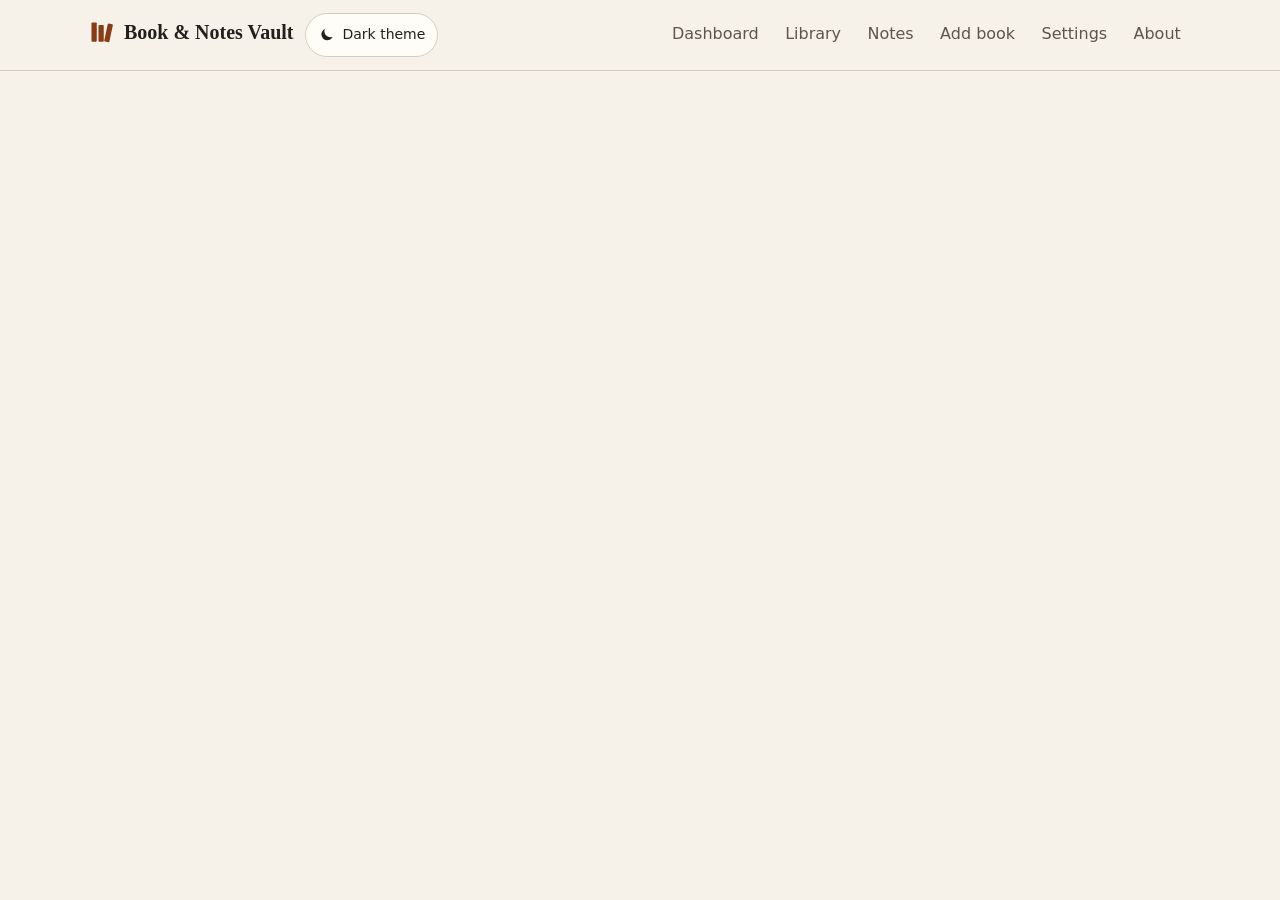
==== commit e5e7dc07: "enlarge 7-day chart to fill its panel" ====
--- a/index.html
+++ b/index.html
@@ -104,7 +104,7 @@
           </figure>
         </section>
 
-        <section class="panel" aria-labelledby="cap-title">
+        <!-- <section class="panel" aria-labelledby="cap-title">
           <h3 id="cap-title">Page cap</h3>
           <p class="panel__intro">A ceiling on how many pages your vault holds, to keep the reading list realistic.</p>
           <div class="cap-meter" id="cap-meter" role="meter" aria-labelledby="cap-title" aria-valuemin="0" aria-valuemax="100" aria-valuenow="0">
@@ -112,10 +112,9 @@
           </div>
           <p class="cap-message" id="cap-message"></p>
           <p class="panel__link"><a href="#settings" data-focus="pace-cap">Change the cap</a></p>
-          <!-- Spoken updates: polite while under the cap, assertive once it's exceeded -->
           <div class="visually-hidden" id="cap-live-polite" role="status" aria-live="polite"></div>
           <div class="visually-hidden" id="cap-live-assertive" role="alert" aria-live="assertive"></div>
-        </section>
+        </section> -->
       </div>
     </section>
 
--- a/styles/main.css
+++ b/styles/main.css
@@ -259,7 +259,6 @@
 
 /* ---------- header & nav ---------- */
 
-/* sticky from 768px up; on phones it would eat too much of the screen */
 .site-header {
   position: relative;
   z-index: 20;
@@ -322,7 +321,7 @@
   border-color: var(--accent);
 }
 
-/* the label is visible from 360px up; below that the icon + aria label carries it */
+/* the label is visible from 360px up */
 .theme-toggle span {
   position: absolute;
   width: 1px;
@@ -1971,4 +1970,9 @@
   .js .view {
     display: block;
   }
-}+}
+/* Dashboard: make the trend chart fill its panel */
+.dash-panels { align-items: stretch; }
+.dash-panels .panel { display: flex; flex-direction: column; }
+.dash-panels .chart { flex: 1; display: flex; flex-direction: column; margin: 0; }
+.dash-panels .chart__bars { flex: 1; min-height: 22rem; }
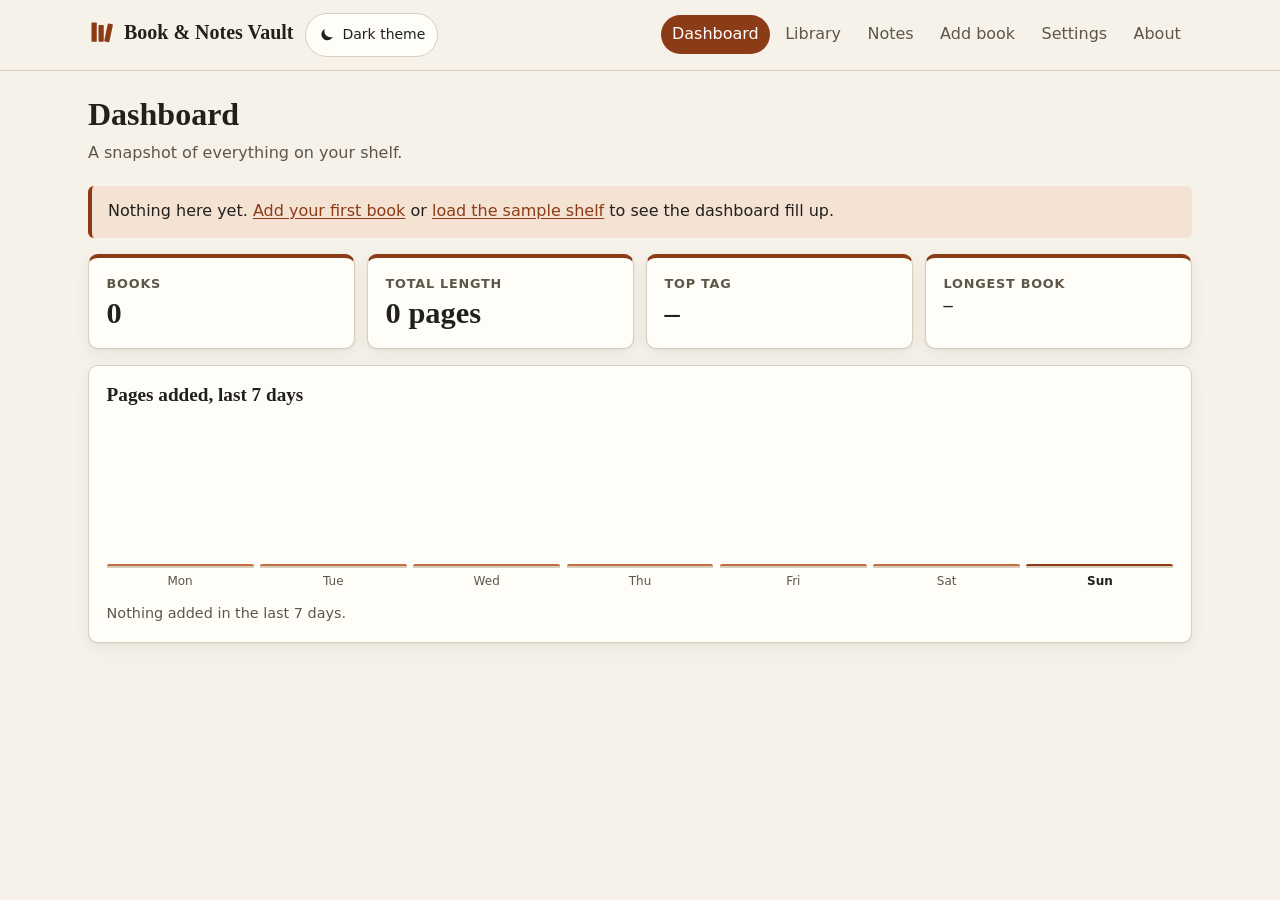
==== commit 99e37b6d: "new updates" ====
--- a/index.html
+++ b/index.html
@@ -15,10 +15,9 @@
       try {
         var saved = JSON.parse(localStorage.getItem('vault:settings') || '{}');
         if (saved.theme === 'light' || saved.theme === 'dark') root.dataset.theme = saved.theme;
-      } catch (e) { /* ignore, falls back to system theme */ }
+      } catch (e) {}
     })();
   </script>
-  <!-- If the module can't load (e.g. opened from file://), show everything plus a hint instead of a blank page -->
   <script type="module" src="scripts/main.js" onerror="document.documentElement.classList.replace('js', 'no-module')"></script>
 </head>
 <body>
@@ -103,18 +102,6 @@
             <figcaption class="chart__caption" id="trend-caption"></figcaption>
           </figure>
         </section>
-
-        <!-- <section class="panel" aria-labelledby="cap-title">
-          <h3 id="cap-title">Page cap</h3>
-          <p class="panel__intro">A ceiling on how many pages your vault holds, to keep the reading list realistic.</p>
-          <div class="cap-meter" id="cap-meter" role="meter" aria-labelledby="cap-title" aria-valuemin="0" aria-valuemax="100" aria-valuenow="0">
-            <div class="cap-meter__fill" id="cap-fill"></div>
-          </div>
-          <p class="cap-message" id="cap-message"></p>
-          <p class="panel__link"><a href="#settings" data-focus="pace-cap">Change the cap</a></p>
-          <div class="visually-hidden" id="cap-live-polite" role="status" aria-live="polite"></div>
-          <div class="visually-hidden" id="cap-live-assertive" role="alert" aria-live="assertive"></div>
-        </section> -->
       </div>
     </section>
 
@@ -209,7 +196,9 @@
       </header>
 
       <div class="notebook">
+
         <!-- Table of contents -->
+
         <div class="notebook__sidebar">
           <button type="button" class="btn btn--primary notebook__new" data-action="new-page">+ New page</button>
 
@@ -373,10 +362,19 @@
               </select>
             </div>
             <div class="field">
-              <label for="pace-cap">Page cap</label>
+              <label for="pace-cap" id="pace-cap-label">Page cap</label>
               <input id="pace-cap" type="text" inputmode="numeric" autocomplete="off" aria-describedby="pace-cap-hint pace-cap-msg">
-              <p class="hint" id="pace-cap-hint">Leave blank for no cap.</p>
+              <p class="hint" id="pace-cap-hint">A ceiling on how many pages your vault holds, to keep the reading list realistic. Leave blank for no cap.</p>
               <p class="field-msg" id="pace-cap-msg"></p>
+            </div>
+
+            <div class="cap-status">
+              <div class="cap-meter" id="cap-meter" role="meter" aria-labelledby="pace-cap-label" aria-valuemin="0" aria-valuemax="100" aria-valuenow="0">
+                <div class="cap-meter__fill" id="cap-fill"></div>
+              </div>
+              <p class="cap-message" id="cap-message"></p>
+              <div class="visually-hidden" id="cap-live-polite" role="status" aria-live="polite"></div>
+              <div class="visually-hidden" id="cap-live-assertive" role="alert" aria-live="assertive"></div>
             </div>
           </fieldset>
         </form>
@@ -487,7 +485,6 @@
     </section>
   </main>
 
-
   <!-- Shared confirm dialog -->
   <dialog id="confirm-dialog" class="dialog" aria-labelledby="confirm-title" aria-describedby="confirm-text">
     <form method="dialog">
@@ -500,7 +497,6 @@
     </form>
   </dialog>
 
-  <!-- Toast doubles as the main polite live region -->
   <div class="toast" id="toast" role="status" aria-live="polite" aria-atomic="true"></div>
 </body>
 </html>
--- a/styles/main.css
+++ b/styles/main.css
@@ -1,6 +1,3 @@
-/* Book & Notes Vault
-   Mobile-first. Breakpoints: 360px (small phones up), 768px (tablet), 1024px (desktop). */
-
 /* ---------- tokens ---------- */
 
 :root {
@@ -42,7 +39,7 @@
   color-scheme: light;
 }
 
-/* dark palette, applied by the toggle or by the OS setting */
+/*  dark palette  */
 :root[data-theme="dark"] {
   --bg: #15130f;
   --surface: #1f1c17;
@@ -185,7 +182,6 @@
   display: none !important;
 }
 
-/* one consistent, clearly visible focus ring */
 :focus-visible {
   outline: 3px solid var(--focus);
   outline-offset: 2px;
@@ -195,7 +191,7 @@
   outline: none;
 }
 
-/* headings receive focus on view change but shouldn't show a ring for that */
+
 h2[tabindex="-1"]:focus,
 main:focus {
   outline: none;
@@ -321,7 +317,6 @@
   border-color: var(--accent);
 }
 
-/* the label is visible from 360px up */
 .theme-toggle span {
   position: absolute;
   width: 1px;
@@ -367,7 +362,6 @@
   padding-block: 1.5rem 3rem;
 }
 
-/* With JS on, only the active view shows. Without JS every section stays visible. */
 .js .view {
   display: none;
 }
@@ -771,16 +765,6 @@
   gap: 1rem;
 }
 
-.panel__intro {
-  color: var(--muted);
-  font-size: 0.9rem;
-}
-
-.panel__link {
-  margin: 0.5rem 0 0;
-  font-size: 0.9rem;
-}
-
 /* bar chart */
 .chart {
   margin: 0.5rem 0 0;
@@ -928,8 +912,6 @@
   color: var(--muted);
 }
 
-/* Records: cards on small screens, a real table from 768px.
-   Explicit ARIA roles in the markup keep table semantics when display changes. */
 .records {
   width: 100%;
   border-collapse: collapse;
@@ -1042,7 +1024,6 @@
   font-size: 0.875rem;
 }
 
-/* row being edited */
 .records tr.is-editing {
   border-color: var(--accent);
   box-shadow: 0 0 0 1px var(--accent), var(--shadow);
@@ -1066,7 +1047,6 @@
   flex-direction: row;
 }
 
-/* brief highlight after saving */
 .records tr.is-updated {
   animation: row-flash 1.6s ease-out;
 }
@@ -1101,7 +1081,6 @@
 
 /* ---------- notes: the notebook ---------- */
 
-/* "3 notes" link under a book title in the Library */
 .note-count {
   display: inline-block;
   margin-top: 0.3rem;
@@ -1115,9 +1094,8 @@
   gap: 1rem;
 }
 
-/* table of contents */
 .notebook__sidebar {
-  /* without this, a long one-line preview would stretch the sidebar */
+
   min-width: 0;
   padding: 1rem;
   background: var(--surface);
@@ -1184,7 +1162,6 @@
   color: var(--muted);
 }
 
-/* dot separators between book, page and date */
 .page-item__meta > * + *::before {
   content: "·";
   margin-right: 0.4rem;
@@ -1222,7 +1199,6 @@
   border: 1px solid var(--border);
   border-radius: var(--radius);
   box-shadow: var(--shadow);
-  /* the red margin line runs down the whole sheet */
   background:
     linear-gradient(90deg,
       transparent calc(var(--margin-x) - 0.75rem),
@@ -1232,7 +1208,6 @@
     var(--paper);
 }
 
-/* overrides the generic input/textarea look, hence the extra .paper-sheet */
 .paper-sheet .paper-title {
   display: block;
   width: 100%;
@@ -1290,7 +1265,6 @@
   padding: 0 1rem 0.4rem var(--margin-x);
 }
 
-/* ruled lines move with the text when the page scrolls (background-attachment: local) */
 .paper-sheet .paper {
   display: block;
   width: 100%;
@@ -1410,7 +1384,6 @@
   margin-bottom: 0.5rem;
 }
 
-/* real file input stays focusable; its label is styled as the button */
 .file-input {
   position: absolute;
   width: 1px;
@@ -1970,9 +1943,4 @@
   .js .view {
     display: block;
   }
-}
-/* Dashboard: make the trend chart fill its panel */
-.dash-panels { align-items: stretch; }
-.dash-panels .panel { display: flex; flex-direction: column; }
-.dash-panels .chart { flex: 1; display: flex; flex-direction: column; margin: 0; }
-.dash-panels .chart__bars { flex: 1; min-height: 22rem; }+}
